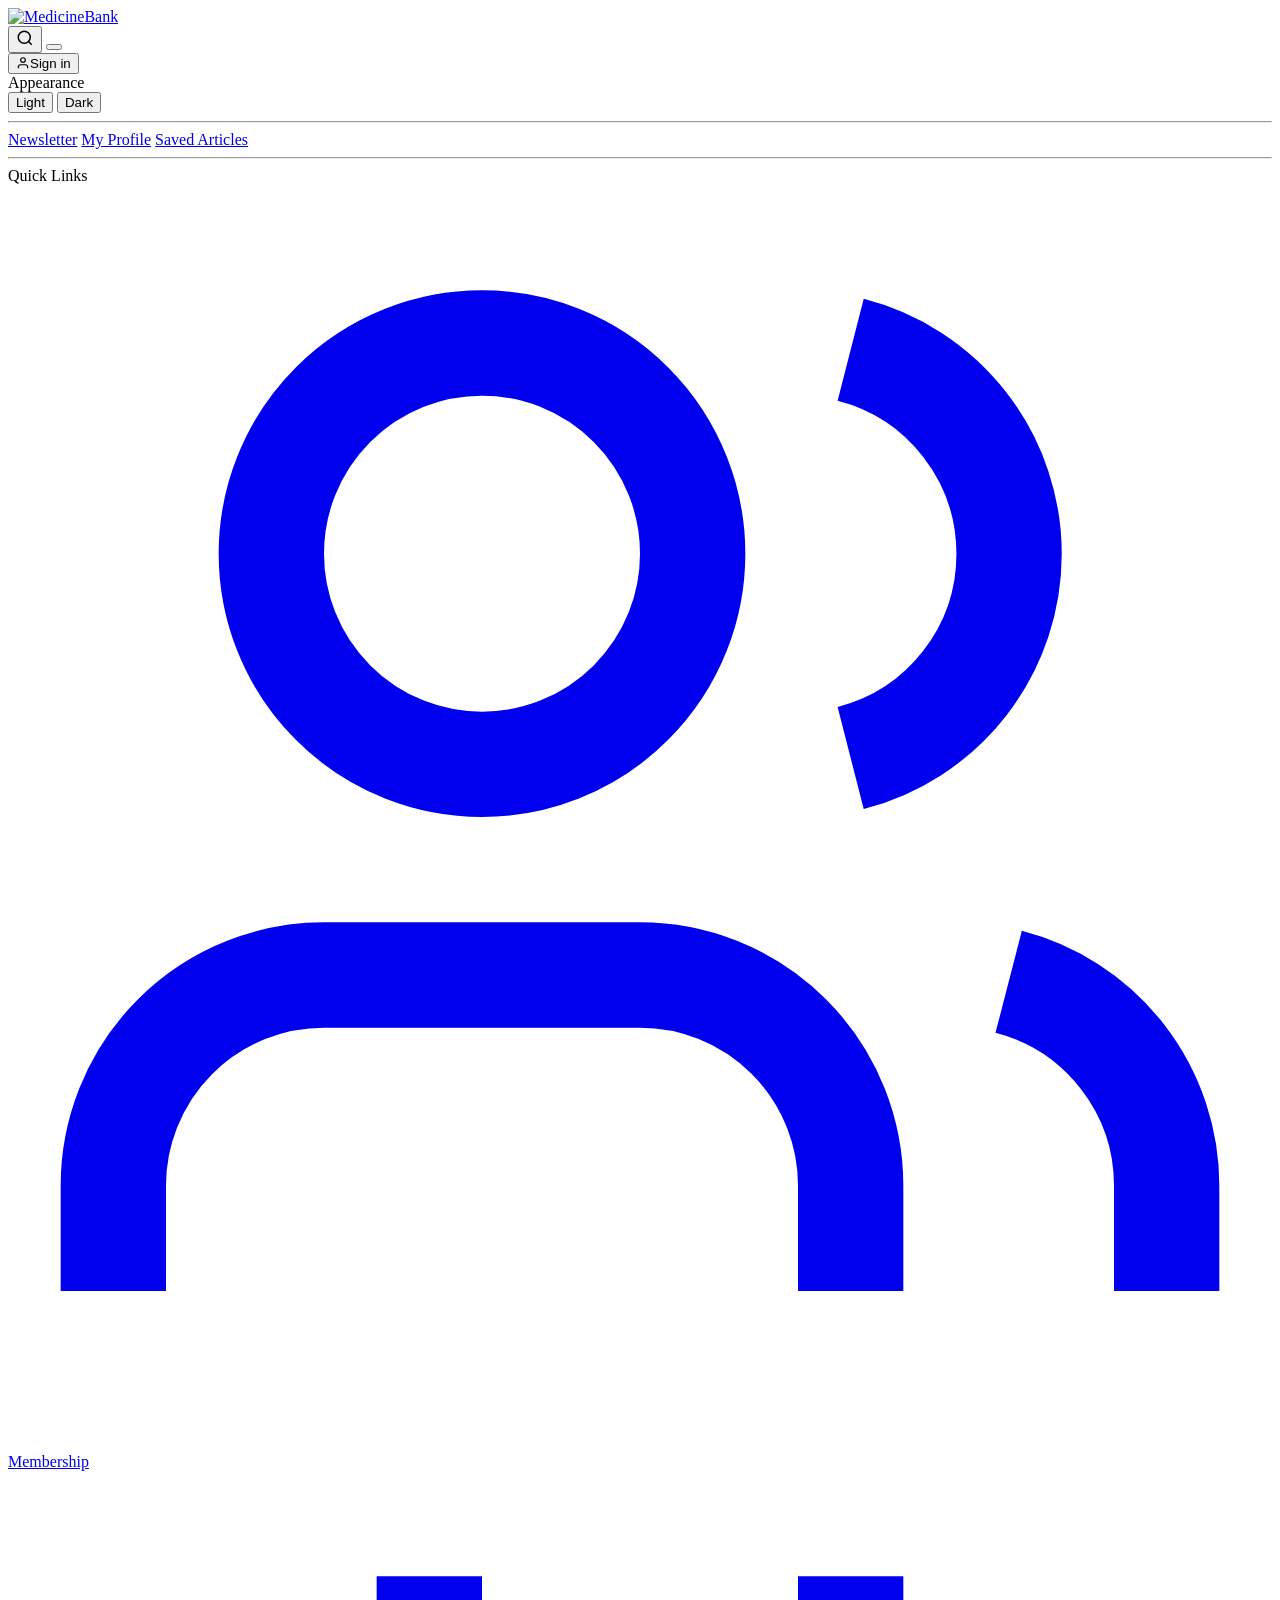
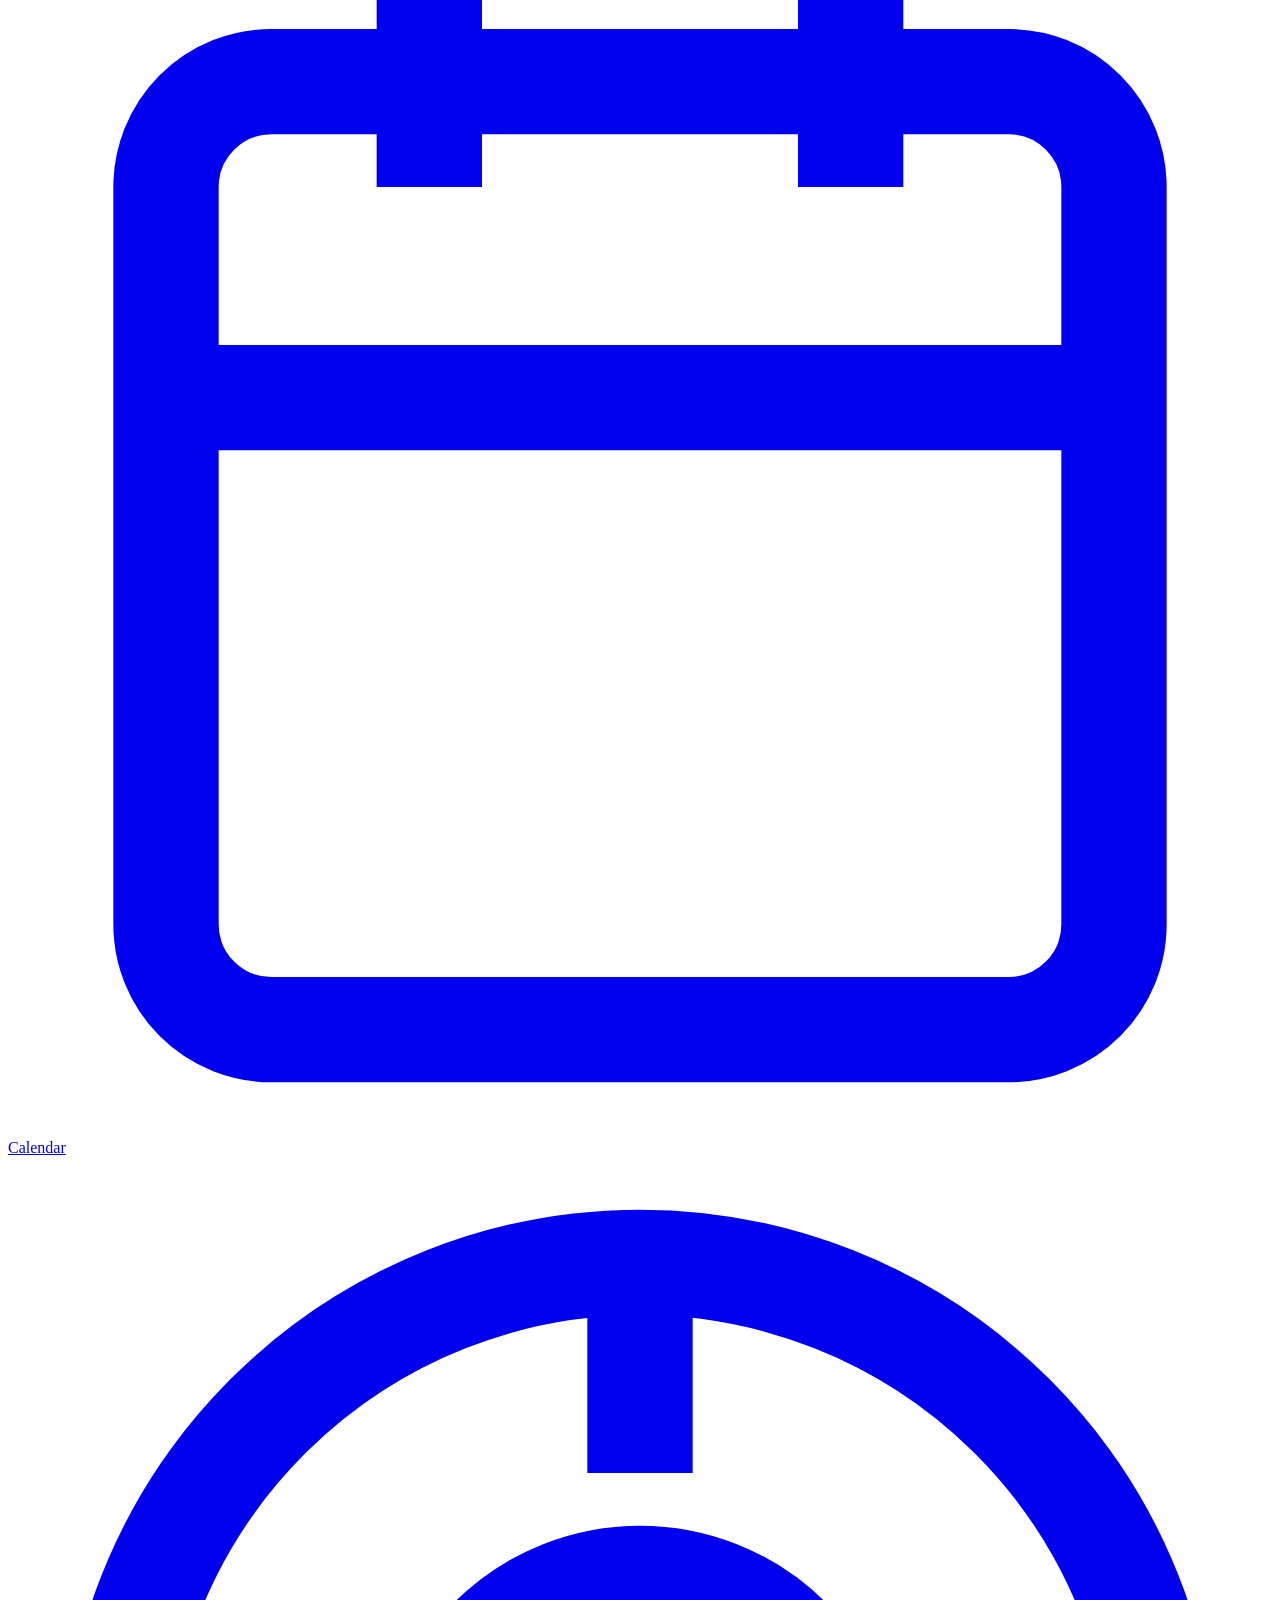
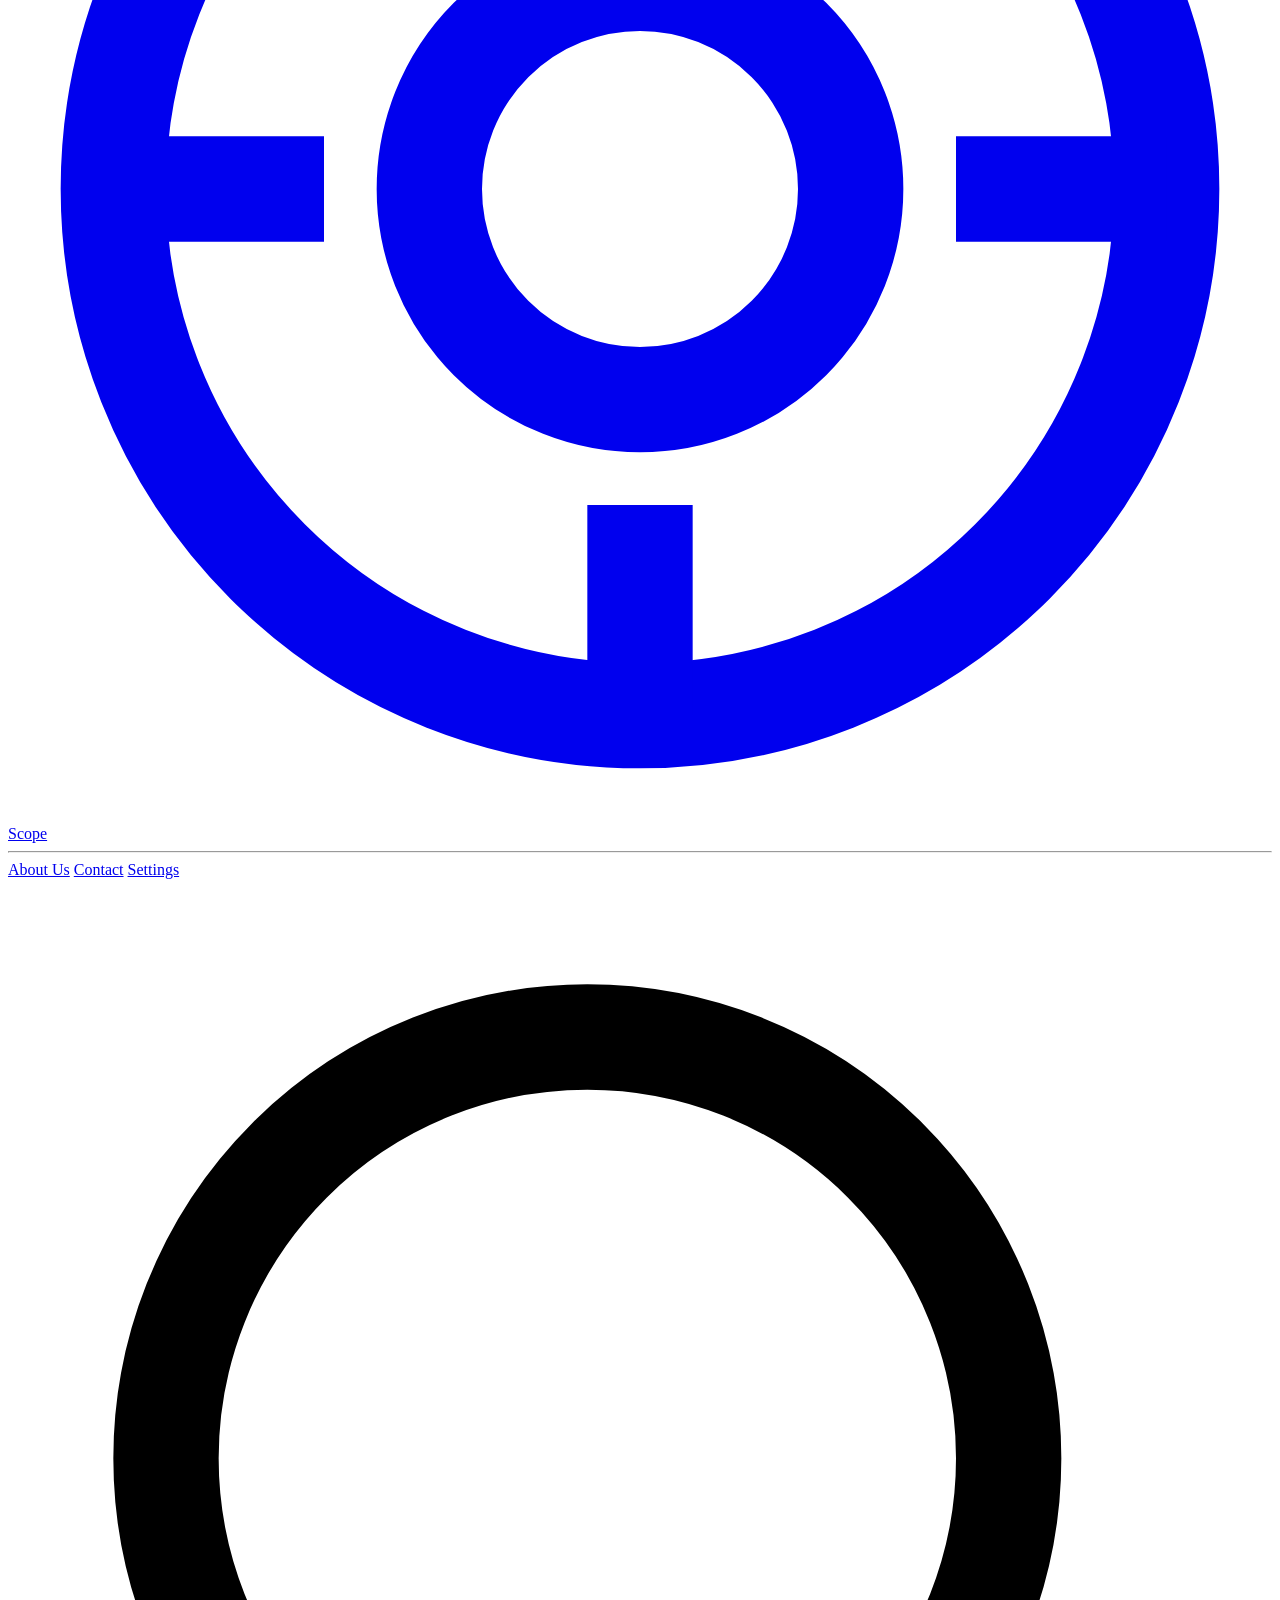
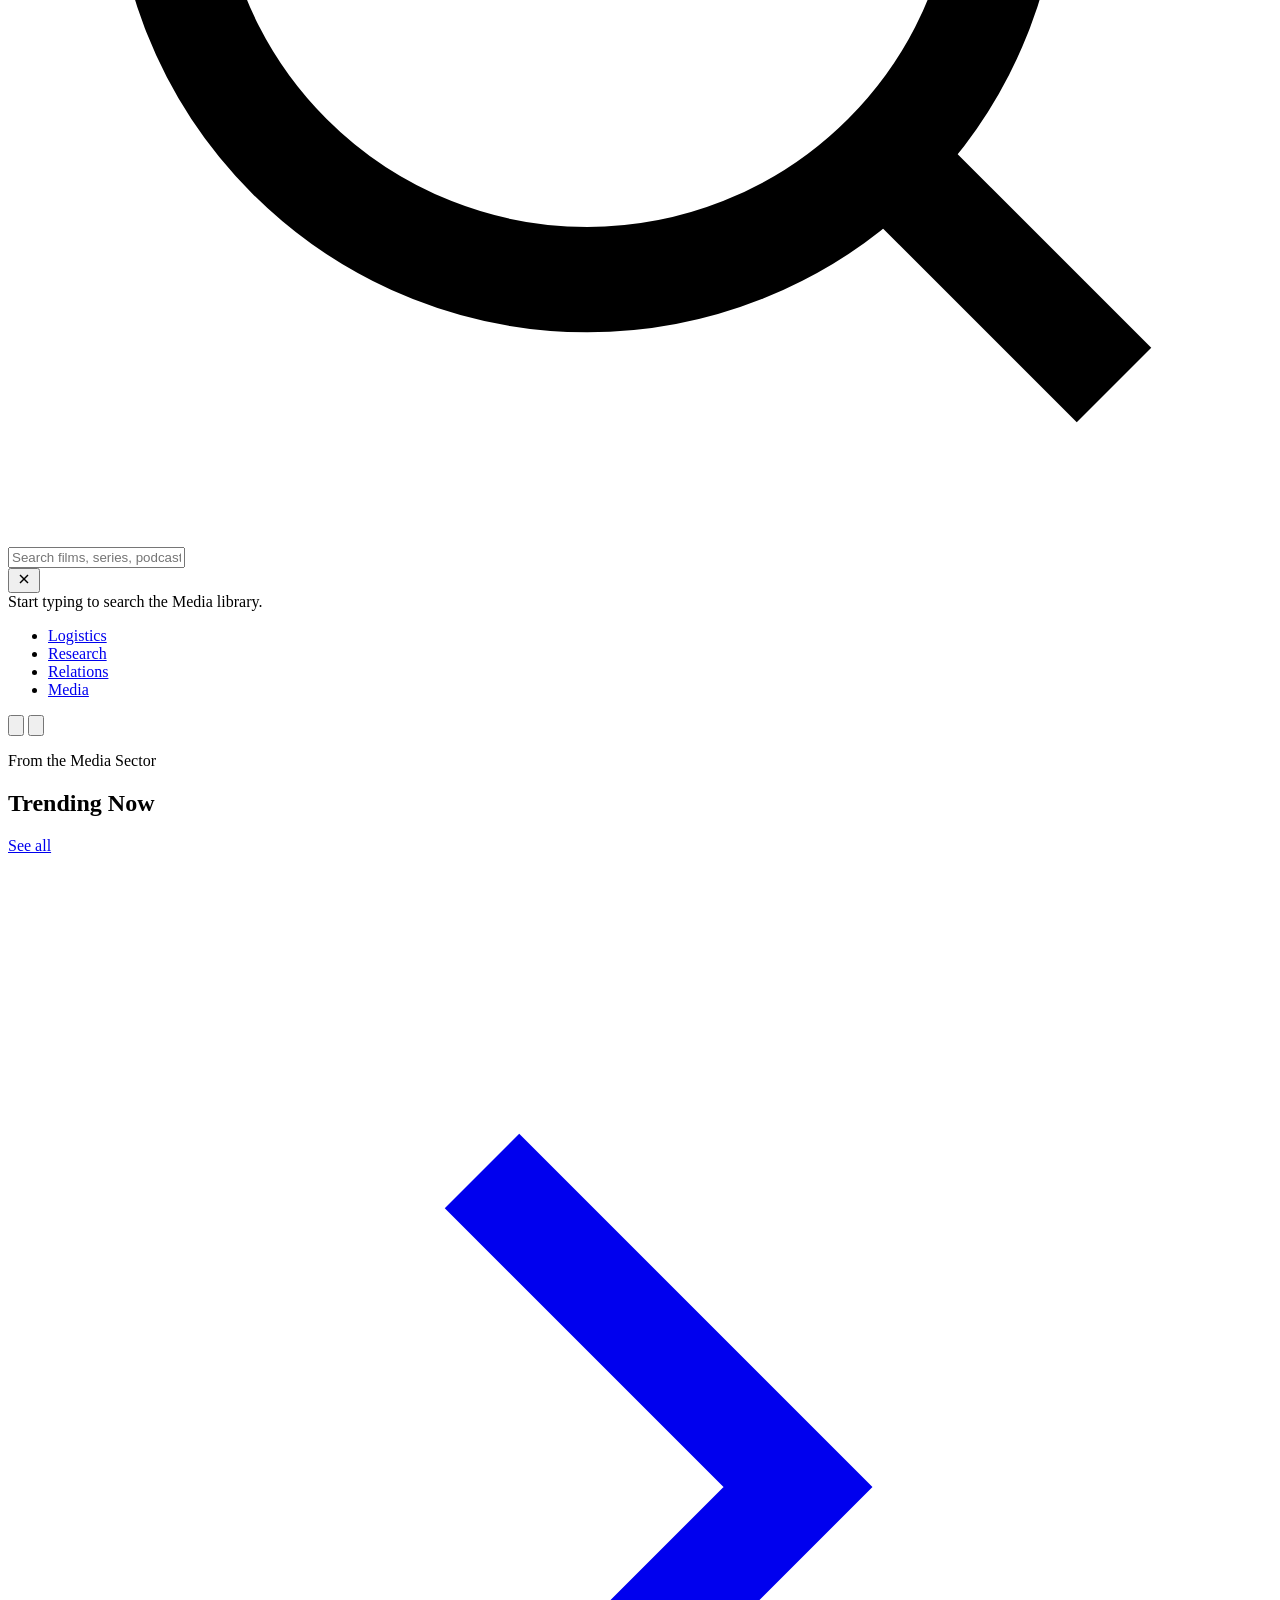
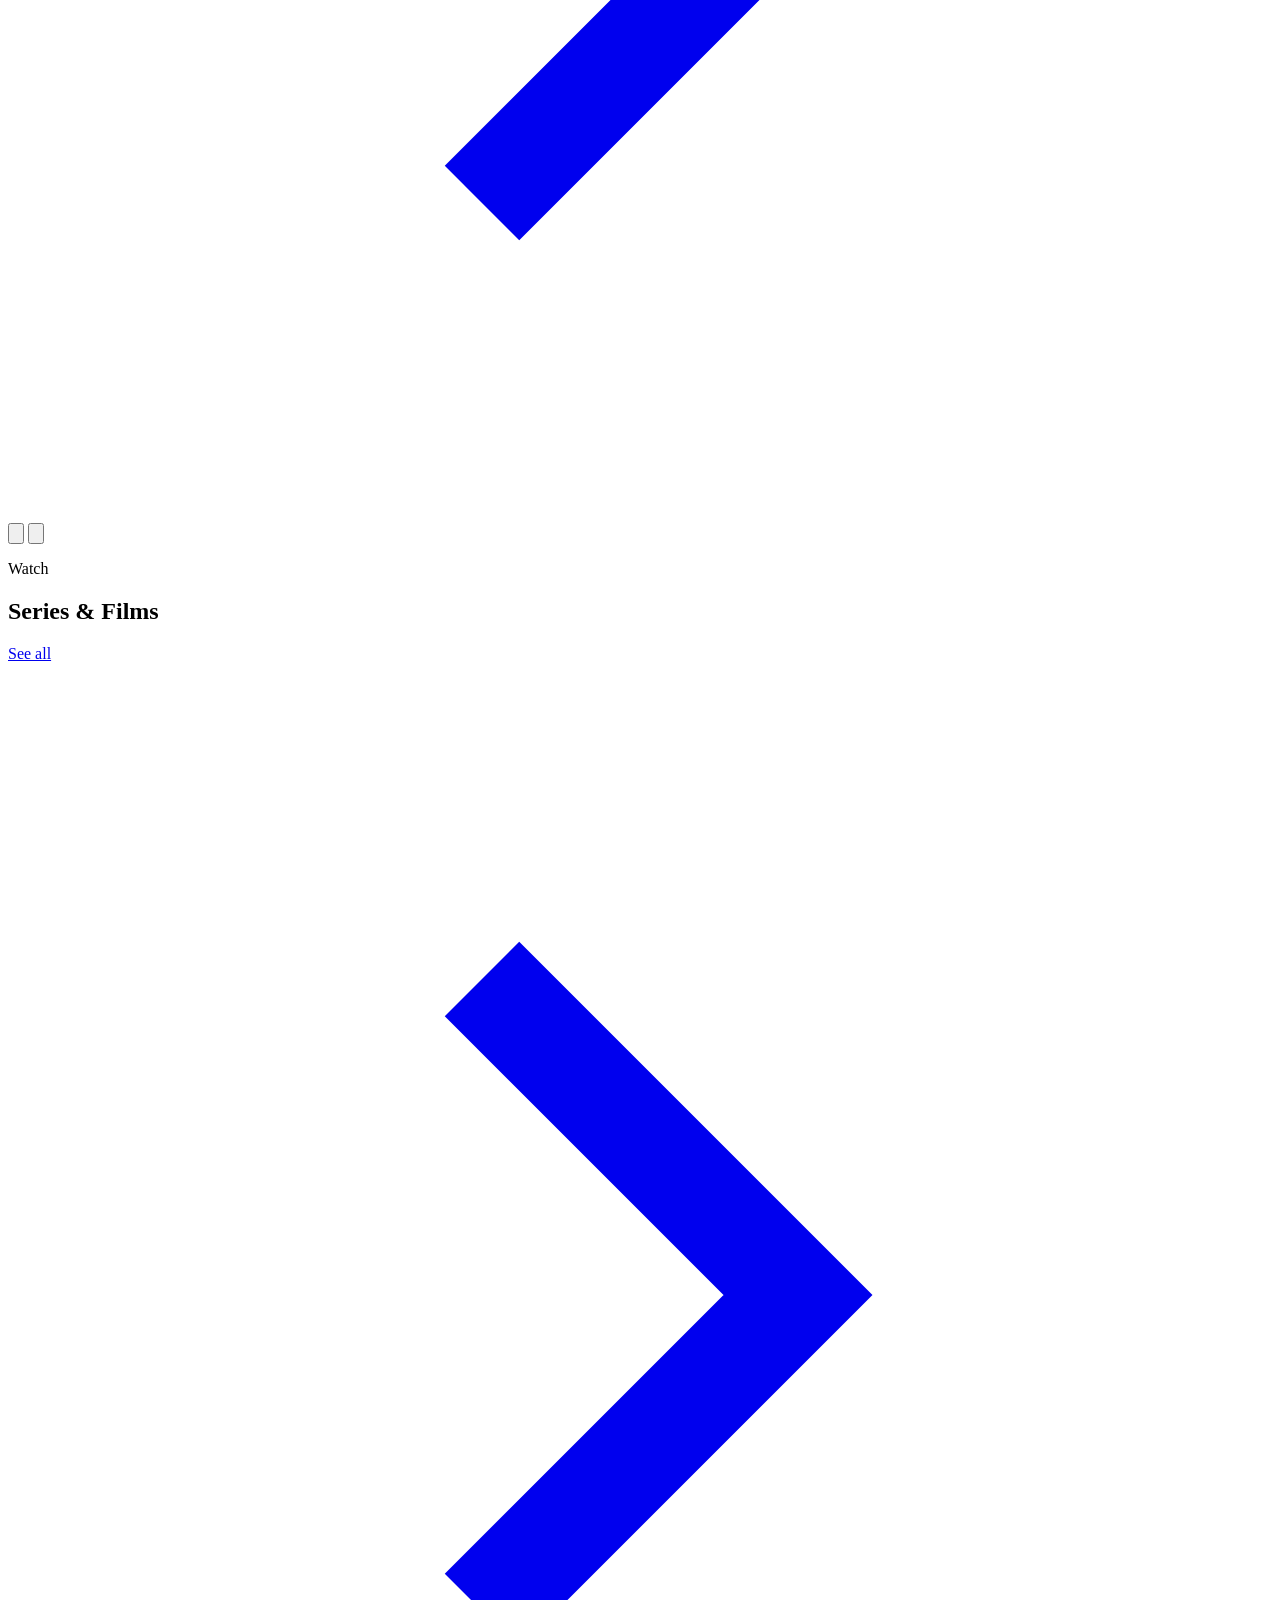
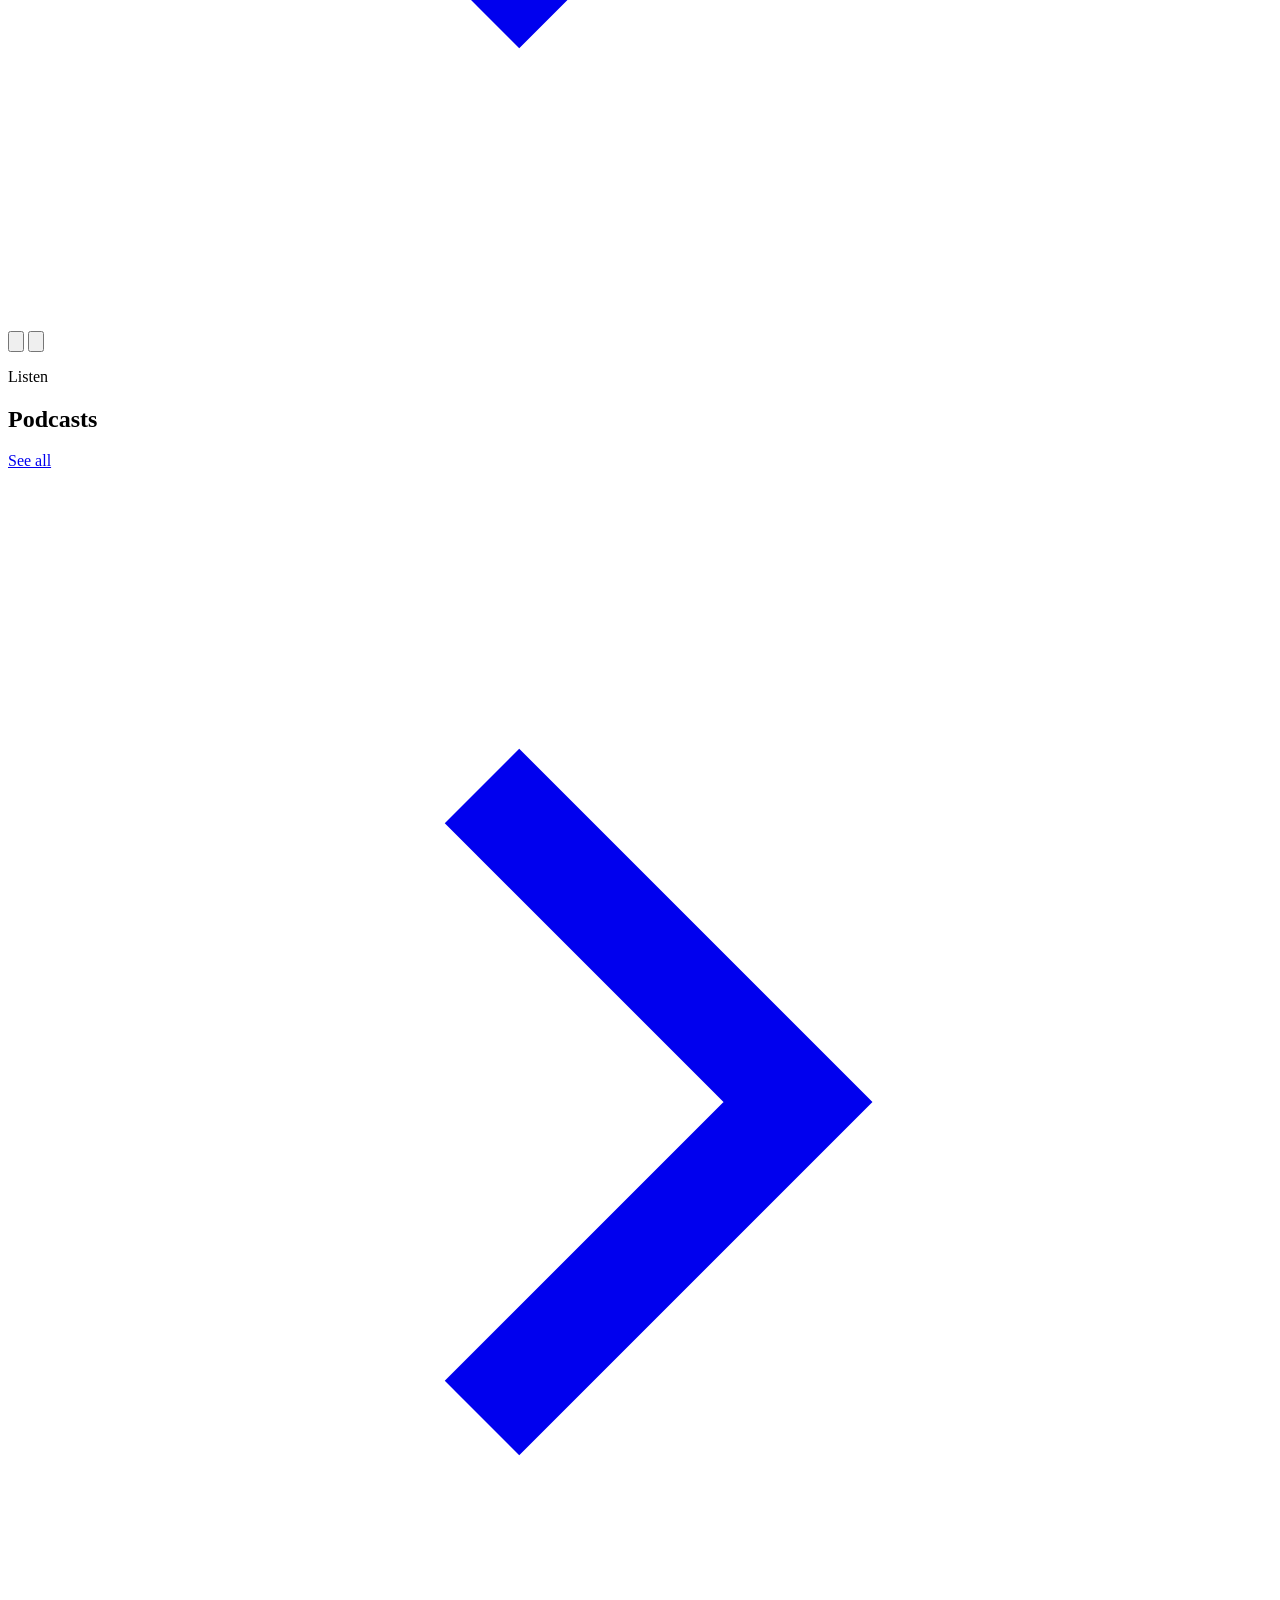
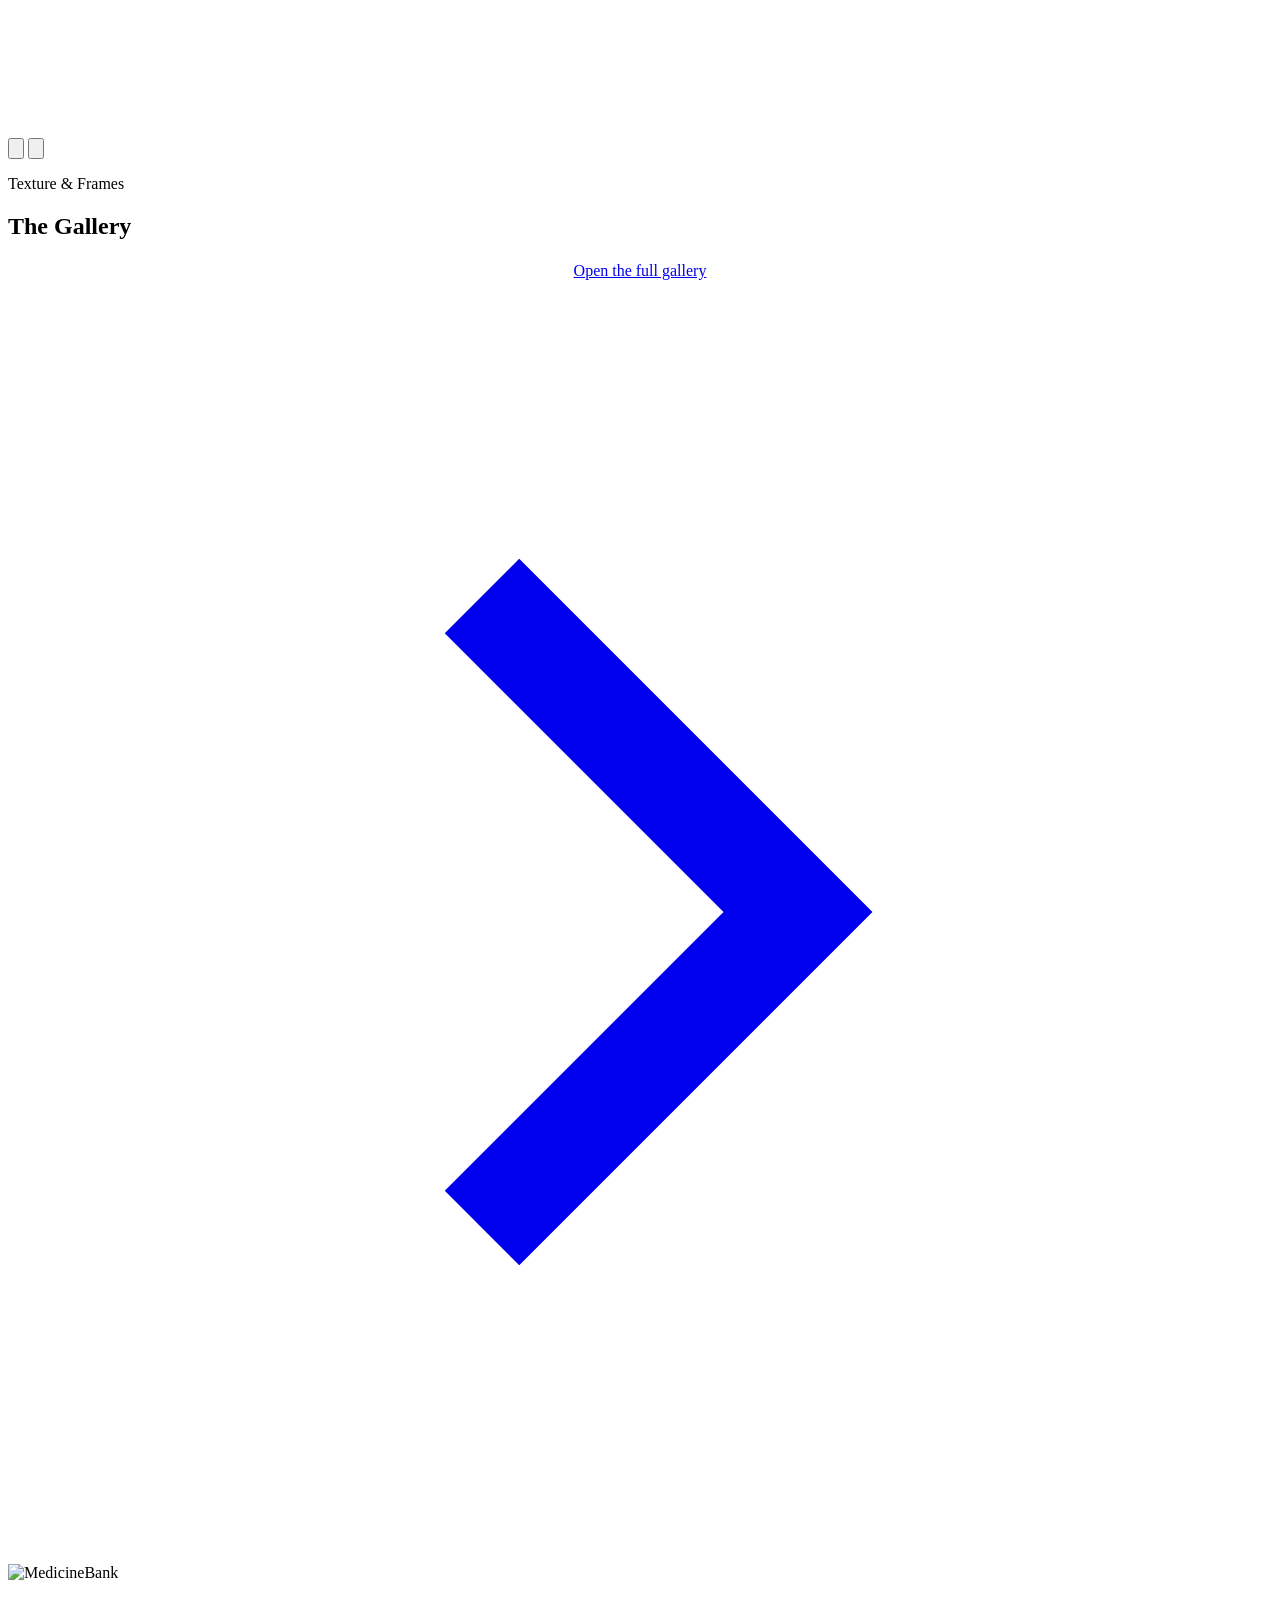
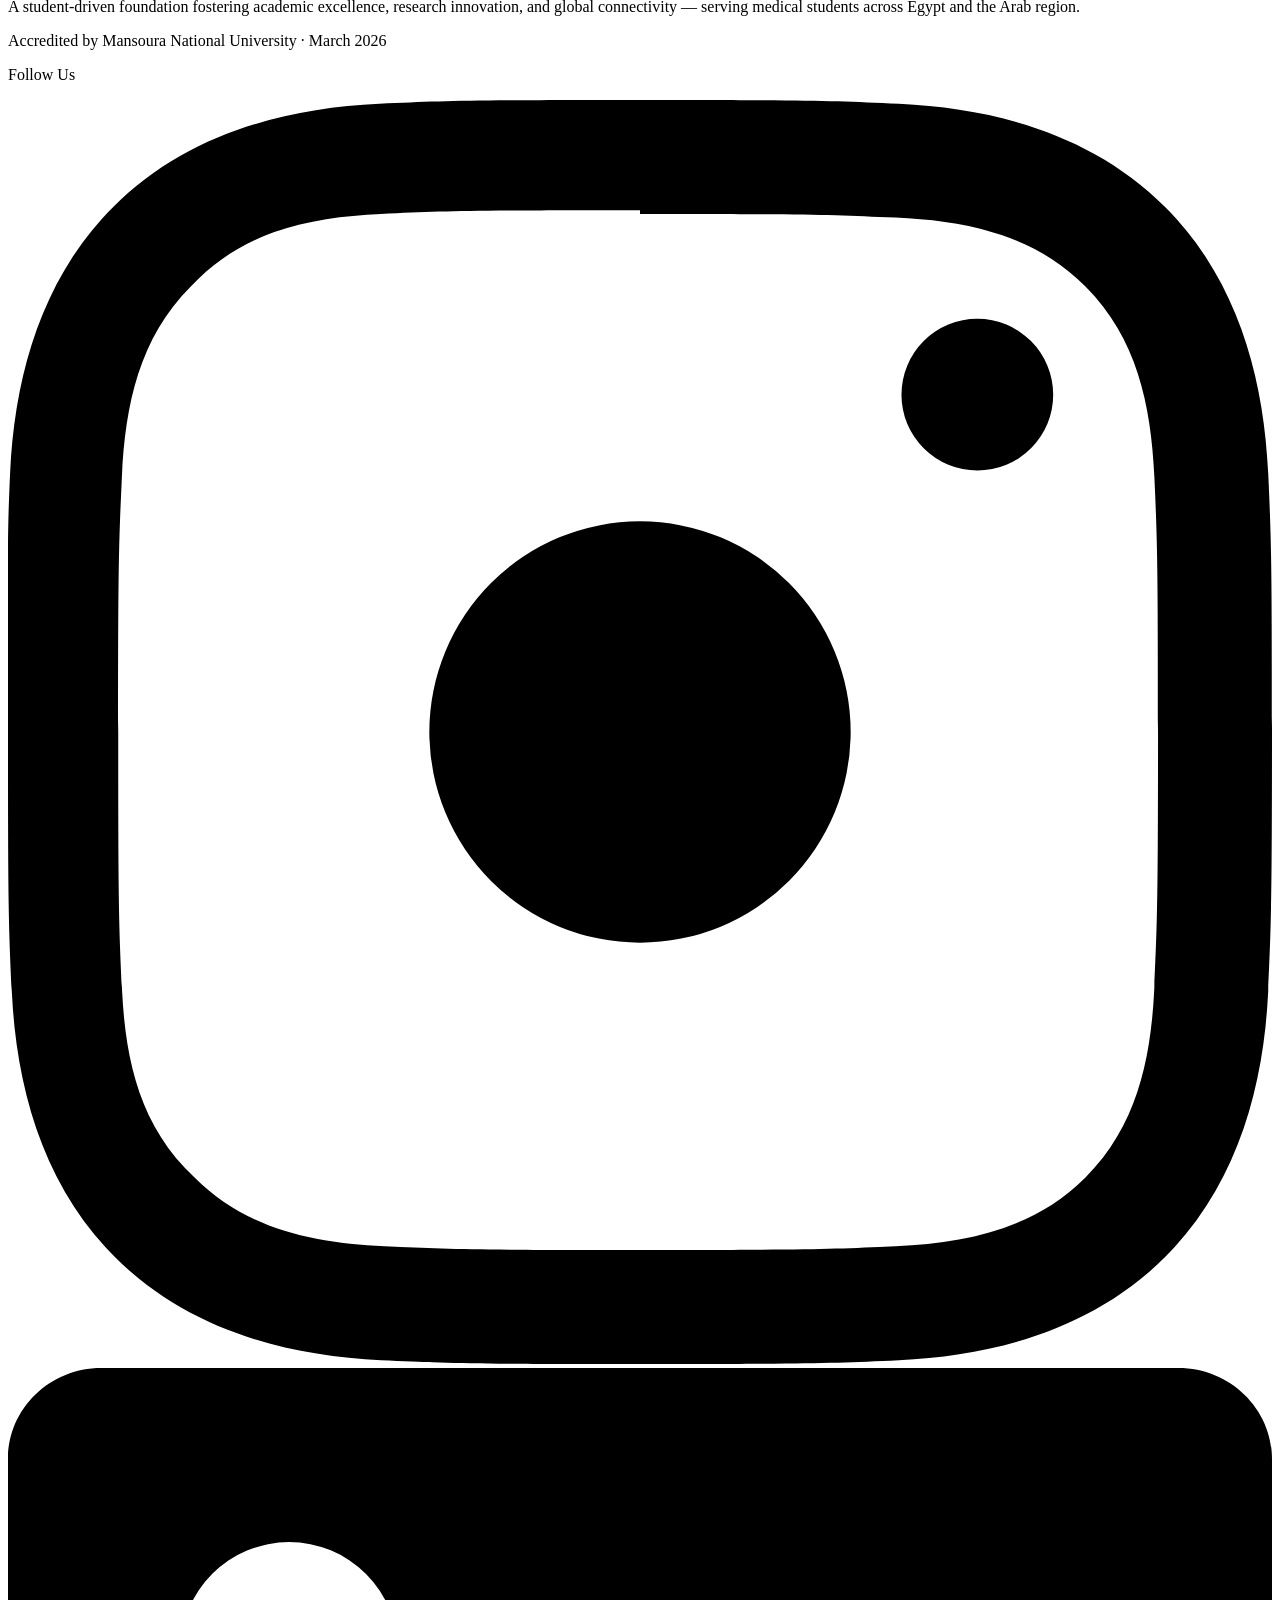
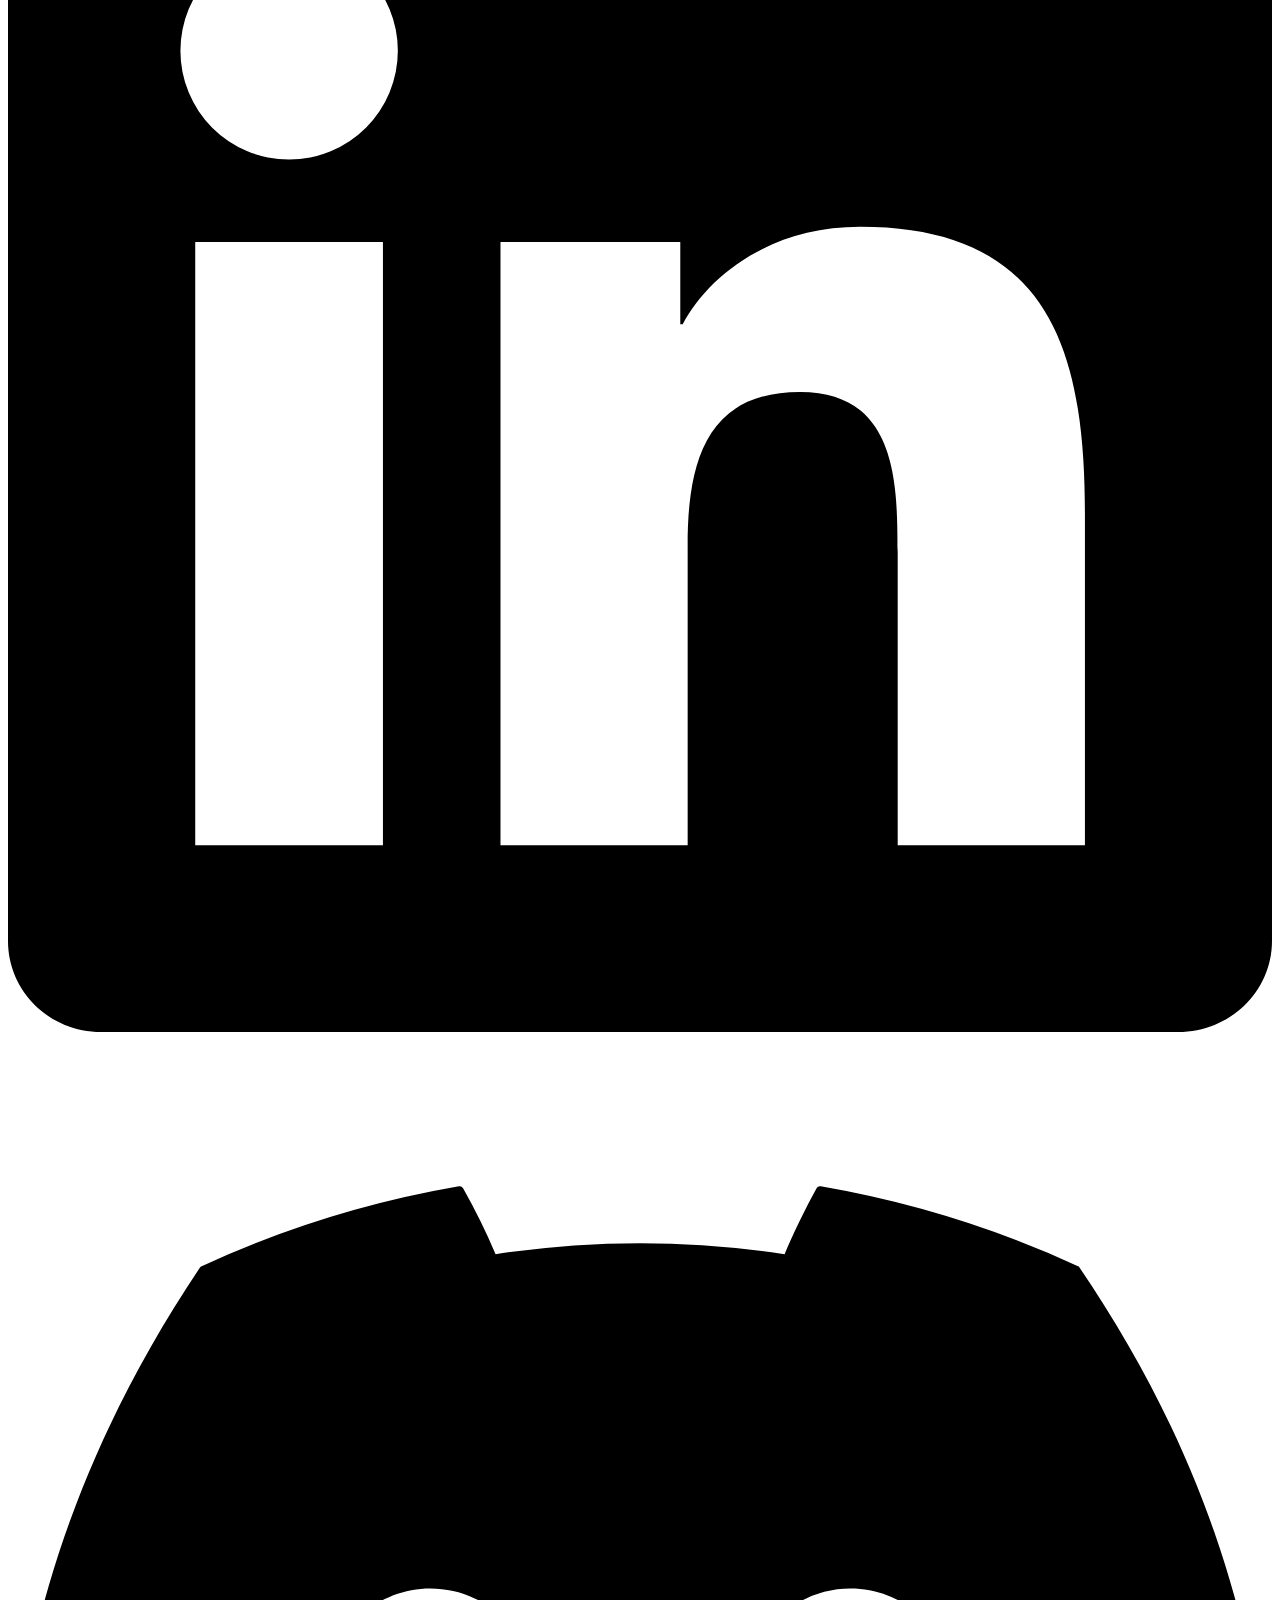
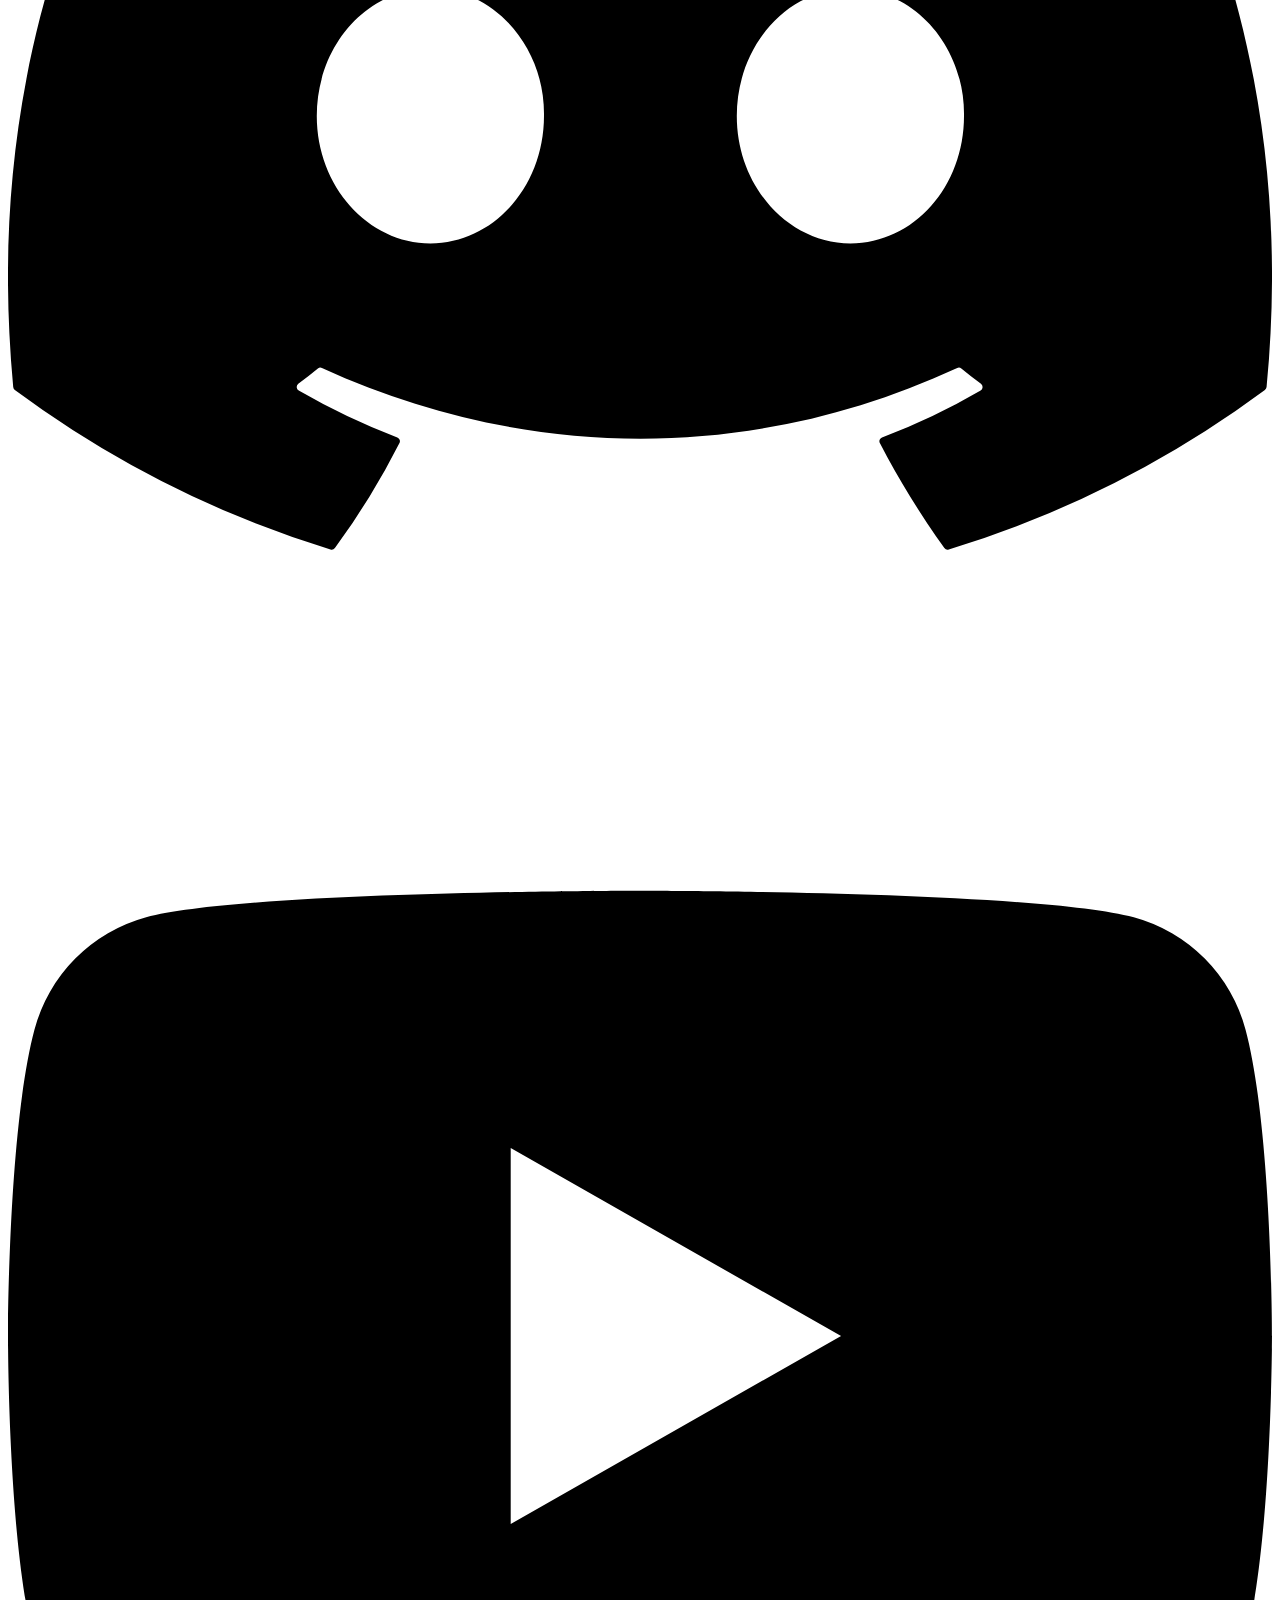
==== index.html @ e7a530cc "Create index.html for MedicineBank Initiative Initial creation of the index.html file for the Medici" ====
<!DOCTYPE html>
<html lang="en">
<head>
  <meta charset="UTF-8" />
  <meta name="viewport" content="width=device-width, initial-scale=1, viewport-fit=cover" />
  <title>Media · MedicineBank Initiative</title>
  <meta name="description" content="The Media sector of MedicineBank — films, series, podcasts and galleries for medical students across Egypt and the Arab region." />
  <link rel="preconnect" href="https://fonts.googleapis.com" />
  <link rel="preconnect" href="https://fonts.gstatic.com" crossorigin />
  <link href="https://fonts.googleapis.com/css2?family=Inter:wght@300;400;600;700;900&family=Merriweather:wght@300;700&display=swap" rel="stylesheet" />
  <link rel="stylesheet" href="css/style.css" />
  <script>
    (function () {
      var saved = localStorage.getItem('mb_theme');
      document.body && document.body.classList.add(saved === 'theme-dark' ? 'theme-dark' : 'theme-light');
      document.documentElement.classList.add(saved === 'theme-dark' ? 'theme-dark' : 'theme-light');
    })();
  </script>
</head>
<body class="theme-light">
  <div class="bloom-bg" id="bloomBg"></div>

  <header class="site-header">
    <a href="/" class="logo">
      <img src="assets/IMG_8013.png" alt="MedicineBank" />
    </a>

    <div class="header-right">
      <button class="search-btn" id="searchBtn" type="button" aria-label="Search" aria-expanded="false">
        <svg width="18" height="18" viewBox="0 0 24 24" fill="none" stroke="currentColor" stroke-width="2"><circle cx="11" cy="11" r="8"/><line x1="21" y1="21" x2="16.65" y2="16.65"/></svg>
      </button>
      <button class="burger-btn" id="burgerBtn" type="button" aria-label="Menu" aria-expanded="false">
        <span></span><span></span><span></span>
      </button>
    </div>
  </header>

  <nav class="burger-menu" id="burgerMenu" aria-label="Main menu">
    <div class="menu-account">
      <button class="menu-account-signed-out" id="acctSignedOut" type="button" onclick="window.location.href='https://mansnu.medicinebank.org/login.html'" style="display: inline-flex;">
        <svg width="14" height="14" viewBox="0 0 24 24" fill="none" stroke="currentColor" stroke-width="2"><path d="M20 21v-2a4 4 0 0 0-4-4H8a4 4 0 0 0-4 4v2"/><circle cx="12" cy="7" r="4"/></svg>
        Sign in
      </button>
    </div>

    <div class="menu-section-label">Appearance</div>
    <div class="theme-toggle-row">
      <button class="theme-pill active" data-theme="theme-light" type="button">Light</button>
      <button class="theme-pill" data-theme="theme-dark" type="button">Dark</button>
    </div>
    <hr />

    <a href="https://mansnu.medicinebank.org/#newsletter" class="nav-link">Newsletter</a>
    <a href="https://mansnu.medicinebank.org/profile.html">My Profile</a>
    <a href="https://mansnu.medicinebank.org/saved.html">Saved Articles</a>
    <hr />

    <div class="menu-section-label">Quick Links</div>
    <a class="menu-quicklink" href="https://mansnu.medicinebank.org/membership.html">
      <svg viewBox="0 0 24 24" fill="none" stroke="currentColor" stroke-width="2"><path d="M16 21v-2a4 4 0 0 0-4-4H6a4 4 0 0 0-4 4v2"/><circle cx="9" cy="7" r="4"/><path d="M22 21v-2a4 4 0 0 0-3-3.87"/><path d="M16 3.13a4 4 0 0 1 0 7.75"/></svg>
      Membership
    </a>
    <a class="menu-quicklink" href="https://mansnu.medicinebank.org/calendar.html">
      <svg viewBox="0 0 24 24" fill="none" stroke="currentColor" stroke-width="2"><rect x="3" y="4" width="18" height="18" rx="2"/><path d="M16 2v4M8 2v4M3 10h18"/></svg>
      Calendar
    </a>
    <a class="menu-quicklink" href="https://mansnu.medicinebank.org/scope.html">
      <svg viewBox="0 0 24 24" fill="none" stroke="currentColor" stroke-width="2"><circle cx="12" cy="12" r="10"/><circle cx="12" cy="12" r="4"/><path d="M12 2v4M12 18v4M2 12h4M18 12h4"/></svg>
      Scope
    </a>
    <hr />

    <a href="https://mansnu.medicinebank.org/about.html">About Us</a>
    <a href="mailto:eyadd@icloud.com">Contact</a>
    <a href="https://mansnu.medicinebank.org/settings.html">Settings</a>
  </nav>

  <div class="search-overlay" id="searchOverlay">
    <div class="search-top">
      <div class="search-input-wrap">
        <svg viewBox="0 0 24 24" fill="none" stroke="currentColor" stroke-width="2"><circle cx="11" cy="11" r="8"/><line x1="21" y1="21" x2="16.65" y2="16.65"/></svg>
        <input type="text" id="searchInput" placeholder="Search films, series, podcasts & galleries…" autocomplete="off" />
      </div>
      <button class="search-close-btn" id="searchCloseBtn" type="button" aria-label="Close search">
        <svg width="16" height="16" viewBox="0 0 24 24" fill="none" stroke="currentColor" stroke-width="2"><line x1="18" y1="6" x2="6" y2="18"/><line x1="6" y1="6" x2="18" y2="18"/></svg>
      </button>
    </div>
    <div class="search-results" id="searchResults">
      <div class="search-empty">Start typing to search the Media library.</div>
    </div>
  </div>

  <nav class="secondary-nav" id="secondary-nav" aria-label="Sectors">
    <ul>
      <li><a class="sector-tab log" href="https://logistics.medicinebank.org">Logistics</a></li>
      <li><a class="sector-tab res" href="https://research.medicinebank.org">Research</a></li>
      <li><a class="sector-tab rel" href="https://relations.medicinebank.org">Relations</a></li>
      <li><a class="sector-tab med" href="https://media.medicinebank.org" aria-current="page">Media</a></li>
    </ul>
  </nav>

  <main id="main">
    <section class="hero-carousel" id="heroCarousel" aria-label="Featured" style="padding:0">
      <button class="hero-nav prev" type="button" aria-label="Previous slide"><svg viewBox="0 0 24 24" fill="none" stroke="currentColor" stroke-width="2"><polyline points="15 18 9 12 15 6"/></svg></button>
      <button class="hero-nav next" type="button" aria-label="Next slide"><svg viewBox="0 0 24 24" fill="none" stroke="currentColor" stroke-width="2"><polyline points="9 18 15 12 9 6"/></svg></button>
      <div class="hero-dots" role="tablist" aria-label="Featured slides"></div>
    </section>

    <section class="media-row" aria-label="Trending now" style="padding-left:0;padding-right:0">
      <div class="row-head">
        <div>
          <p class="label-tag">From the Media Sector</p>
          <h2 class="row-title">Trending Now</h2>
        </div>
        <a class="row-more" href="gallery.html">See all<svg viewBox="0 0 24 24" fill="none" stroke="currentColor" stroke-width="2"><polyline points="9 18 15 12 9 6"/></svg></a>
      </div>
      <div class="row-wrap">
        <div class="row-scroller" data-row="trending"></div>
        <button class="row-btn prev" type="button" aria-label="Scroll left"><svg viewBox="0 0 24 24" fill="none" stroke="currentColor" stroke-width="2"><polyline points="15 18 9 12 15 6"/></svg></button>
        <button class="row-btn next" type="button" aria-label="Scroll right"><svg viewBox="0 0 24 24" fill="none" stroke="currentColor" stroke-width="2"><polyline points="9 18 15 12 9 6"/></svg></button>
      </div>
    </section>

    <section class="media-row" aria-label="Series and films" style="padding-left:0;padding-right:0">
      <div class="row-head">
        <div>
          <p class="label-tag">Watch</p>
          <h2 class="row-title">Series &amp; Films</h2>
        </div>
        <a class="row-more" href="gallery.html">See all<svg viewBox="0 0 24 24" fill="none" stroke="currentColor" stroke-width="2"><polyline points="9 18 15 12 9 6"/></svg></a>
      </div>
      <div class="row-wrap">
        <div class="row-scroller" data-row="series"></div>
        <button class="row-btn prev" type="button" aria-label="Scroll left"><svg viewBox="0 0 24 24" fill="none" stroke="currentColor" stroke-width="2"><polyline points="15 18 9 12 15 6"/></svg></button>
        <button class="row-btn next" type="button" aria-label="Scroll right"><svg viewBox="0 0 24 24" fill="none" stroke="currentColor" stroke-width="2"><polyline points="9 18 15 12 9 6"/></svg></button>
      </div>
    </section>

    <section class="media-row" aria-label="Podcasts" style="padding-left:0;padding-right:0">
      <div class="row-head">
        <div>
          <p class="label-tag">Listen</p>
          <h2 class="row-title">Podcasts</h2>
        </div>
        <a class="row-more" href="gallery.html">See all<svg viewBox="0 0 24 24" fill="none" stroke="currentColor" stroke-width="2"><polyline points="9 18 15 12 9 6"/></svg></a>
      </div>
      <div class="row-wrap">
        <div class="row-scroller" data-row="podcasts"></div>
        <button class="row-btn prev" type="button" aria-label="Scroll left"><svg viewBox="0 0 24 24" fill="none" stroke="currentColor" stroke-width="2"><polyline points="15 18 9 12 15 6"/></svg></button>
        <button class="row-btn next" type="button" aria-label="Scroll right"><svg viewBox="0 0 24 24" fill="none" stroke="currentColor" stroke-width="2"><polyline points="9 18 15 12 9 6"/></svg></button>
      </div>
    </section>

    <section aria-label="Gallery" id="gallery">
      <div class="inner">
        <div class="section-header fade-up">
          <p class="label-tag">Texture &amp; Frames</p>
          <h2 class="section-title">The Gallery</h2>
        </div>
        <div class="gallery-grid" id="homeGallery"></div>
        <p style="margin-top:22px;text-align:center"><a class="row-more" href="gallery.html">Open the full gallery<svg viewBox="0 0 24 24" fill="none" stroke="currentColor" stroke-width="2"><polyline points="9 18 15 12 9 6"/></svg></a></p>
      </div>
    </section>
  </main>

  <footer id="contact">
    <div class="footer-inner">
      <div>
        <div class="footer-logo">
          <img src="assets/IMG_8013.png" alt="MedicineBank" />
        </div>
        <p class="footer-desc">A student-driven foundation fostering academic excellence, research innovation, and global connectivity — serving medical students across Egypt and the Arab region.</p>
        <p class="footer-accred">Accredited by Mansoura National University · March 2026</p>
      </div>
      <div>
        <p class="footer-col-title">Follow Us</p>
        <div class="social-icons">
          <a href="https://www.instagram.com/medicinebank.in?igsh=MXUzdmx6YXM3cW1xeQ==" target="_blank" class="social-icon" aria-label="Instagram">
            <svg viewBox="0 0 24 24"><path d="M12 2.163c3.204 0 3.584.012 4.85.07 1.366.062 2.633.332 3.608 1.308.975.975 1.245 2.242 1.308 3.608.058 1.266.07 1.646.07 4.85s-.012 3.584-.07 4.85c-.062 1.366-.332 2.633-1.308 3.608-.975.975-2.242 1.245-3.608 1.308-1.266.058-1.646.07-4.85.07s-3.584-.012-4.85-.07c-1.366-.062-2.633-.332-3.608-1.308C2.495 19.483 2.225 18.216 2.163 16.85 2.105 15.584 2.093 15.204 2.093 12s.012-3.584.07-4.85c.062-1.366.332-2.633 1.308-3.608C4.446 2.495 5.713 2.225 7.079 2.163 8.345 2.105 8.725 2.093 12 2.093zm0-2.163C8.741 0 8.332.013 7.052.072 5.197.157 3.355.673 1.998 2.03.641 3.387.125 5.229.04 7.084-.019 8.364 0 8.773 0 12c0 3.227.013 3.636.072 4.916.085 1.855.601 3.697 1.958 5.054 1.357 1.357 3.199 1.873 5.054 1.958C8.364 23.987 8.773 24 12 24c3.227 0 3.636-.013 4.916-.072 1.855-.085 3.697-.601 5.054-1.958 1.357-1.357 1.873-3.199 1.958-5.054.059-1.28.072-1.689.072-4.916 0-3.227-.013-3.636-.072-4.916-.085-1.855-.601-3.697-1.958-5.054C20.613.673 18.771.157 16.916.072 15.636.013 15.227 0 12 0zm0 5.838a6.162 6.162 0 1 0 0 12.324 6.162 6.162 0 0 1 0-12.324zM12 16a4 4 0 1 1 0-8 4 4 0 0 1 0 8zm6.406-11.845a1.44 1.44 0 1 0 0 2.881 1.44 1.44 0 0 0 0-2.881z"/></svg>
          </a>
          <a href="https://www.linkedin.com/company/medicinebank/" target="_blank" class="social-icon" aria-label="LinkedIn">
            <svg viewBox="0 0 24 24"><path d="M20.447 20.452h-3.554v-5.569c0-1.328-.027-3.037-1.852-3.037-1.853 0-2.136 1.445-2.136 2.939v5.667H9.351V9h3.414v1.561h.046c.477-.9 1.637-1.85 3.37-1.85 3.601 0 4.267 2.37 4.267 5.455v6.286zM5.337 7.433a2.062 2.062 0 0 1-2.063-2.065 2.064 2.064 0 1 1 2.063 2.065zm1.782 13.019H3.555V9h3.564v11.452zM22.225 0H1.771C.792 0 0 .774 0 1.729v20.542C0 23.227.792 24 1.771 24h20.451C23.2 24 24 23.227 24 22.271V1.729C24 .774 23.2 0 22.222 0h.003z"/></svg>
          </a>
          <a href="https://discord.gg/jsY3mGPKC4" target="_blank" class="social-icon" aria-label="Discord">
            <svg viewBox="0 0 24 24"><path d="M20.317 4.37a19.791 19.791 0 0 0-4.885-1.515.074.074 0 0 0-.079.037c-.21.375-.444.864-.608 1.25a18.27 18.27 0 0 0-5.487 0 12.64 12.64 0 0 0-.617-1.25.077.077 0 0 0-.079-.037A19.736 19.736 0 0 0 3.677 4.37a.07.07 0 0 0-.032.027C.533 9.046-.32 13.58.099 18.057a.082.082 0 0 0 .031.057 19.9 19.9 0 0 0 5.993 3.03.078.078 0 0 0 .084-.028 14.09 14.09 0 0 0 1.226-1.994.076.076 0 0 0-.041-.106 13.107 13.107 0 0 1-1.872-.892.077.077 0 0 1-.008-.128 10.2 10.2 0 0 0 .372-.292.074.074 0 0 1 .077-.01c3.928 1.793 8.18 1.793 12.062 0a.074.074 0 0 1 .078.01c.12.098.246.198.373.292a.077.077 0 0 1-.006.127 12.299 12.299 0 0 1-1.873.892.077.077 0 0 0-.041.107c.36.698.772 1.362 1.225 1.993a.076.076 0 0 0 .084.028 19.839 19.839 0 0 0 6.002-3.03.077.077 0 0 0 .032-.054c.5-5.177-.838-9.674-3.549-13.66a.061.061 0 0 0-.031-.03zM8.02 15.33c-1.183 0-2.157-1.085-2.157-2.419 0-1.333.956-2.419 2.157-2.419 1.21 0 2.176 1.096 2.157 2.42 0 1.333-.956 2.418-2.157 2.418zm7.975 0c-1.183 0-2.157-1.085-2.157-2.419 0-1.333.955-2.419 2.157-2.419 1.21 0 2.176 1.096 2.157 2.42 0 1.333-.946 2.418-2.157 2.418z"/></svg>
          </a>
          <a href="https://youtube.com/@medicinebank.initiative?si=7f8DzbPTSvQMQuYL" target="_blank" class="social-icon" aria-label="YouTube">
            <svg viewBox="0 0 24 24"><path d="M23.498 6.186a3.016 3.016 0 0 0-2.122-2.136C19.505 3.545 12 3.545 12 3.545s-7.505 0-9.377.505A3.017 3.017 0 0 0 .502 6.186C0 8.07 0 12 0 12s0 3.93.502 5.814a3.016 3.016 0 0 0 2.122 2.136c1.871.505 9.376.505 9.376.505s7.505 0 9.377-.505a3.015 3.015 0 0 0 2.122-2.136C24 15.93 24 12 24 12s0-3.93-.502-5.814zM9.545 15.568V8.432L15.818 12l-6.273 3.568z"/></svg>
          </a>
        </div>
      </div>
    </div>
    <hr class="footer-divider" />
    <div class="footer-bottom">
      <span>© 2026 MedicineBank Initiative</span>
      <span>Dakahlia, Egypt</span>
      <a href="mailto:eyadd@icloud.com">Contact Us</a>
    </div>
  </footer>

  <script src="js/data.js"></script>
  <script src="js/main.js"></script>
</body>
</html>
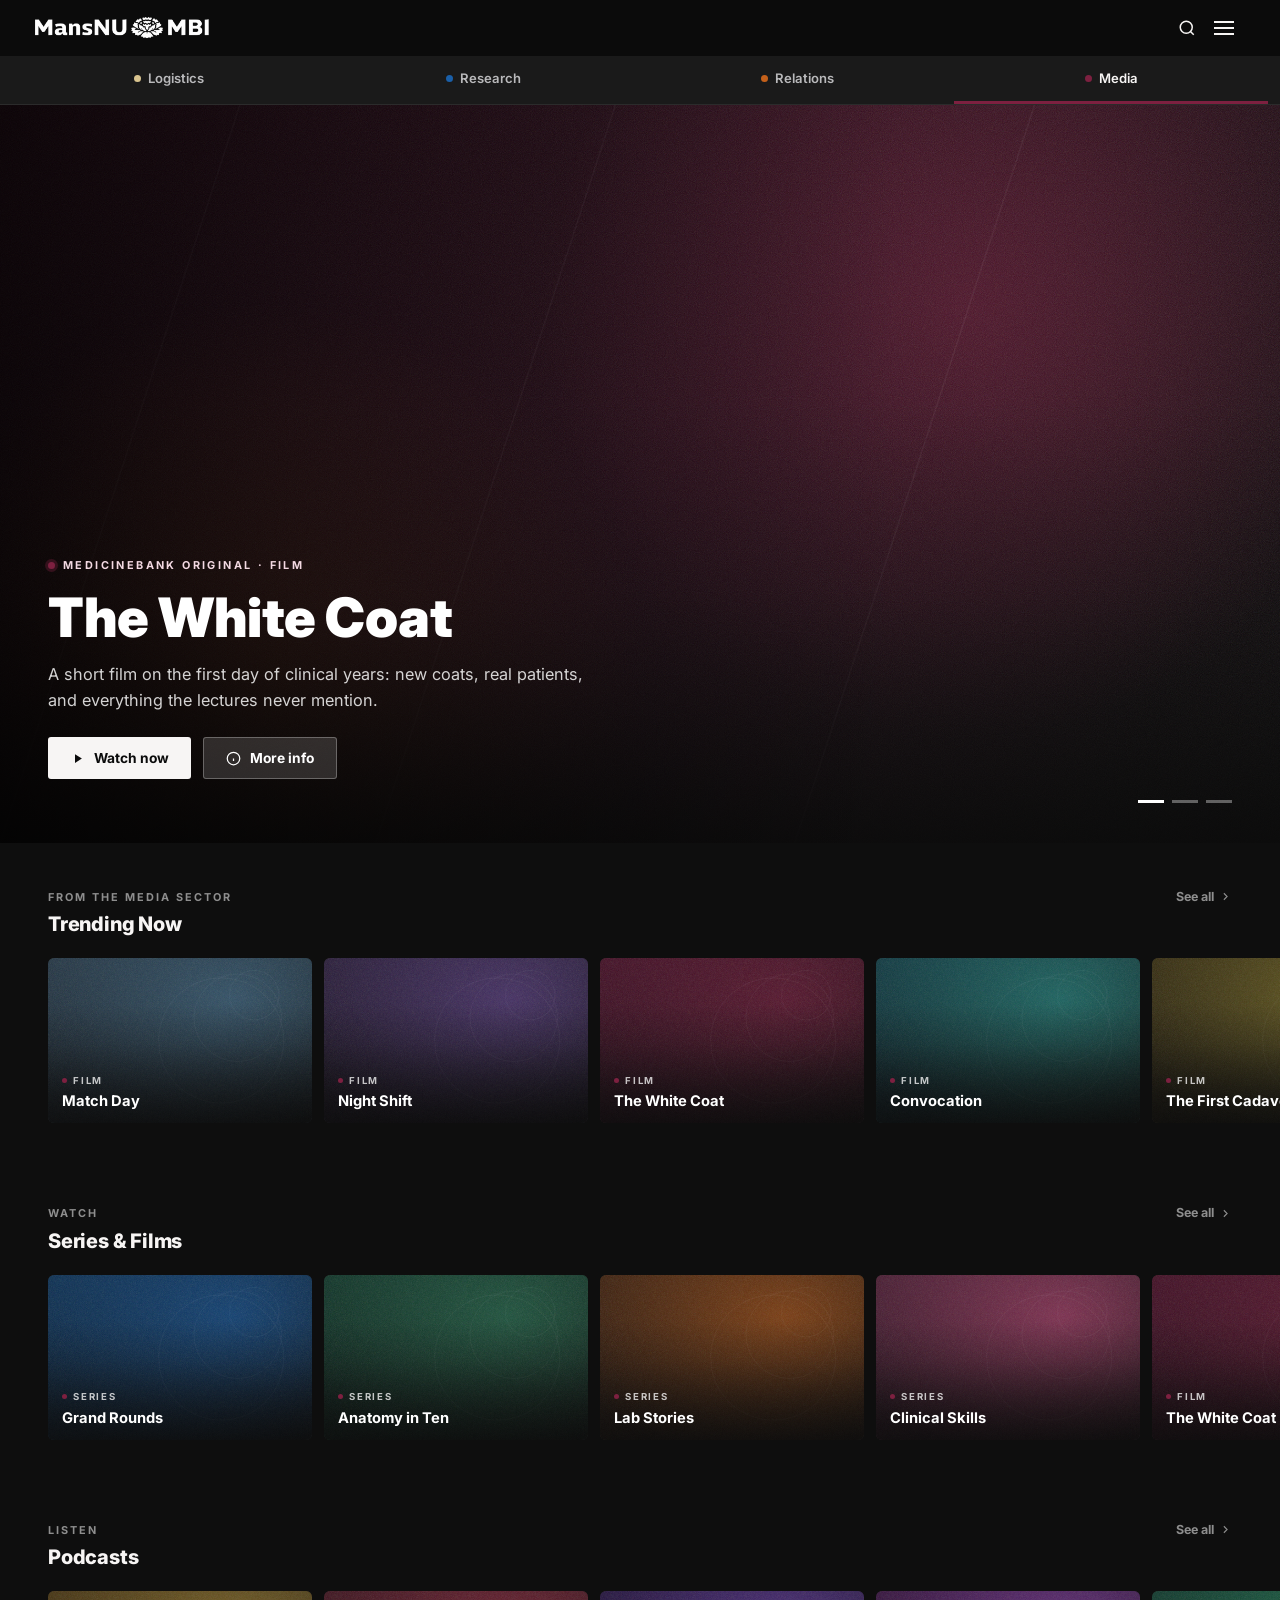
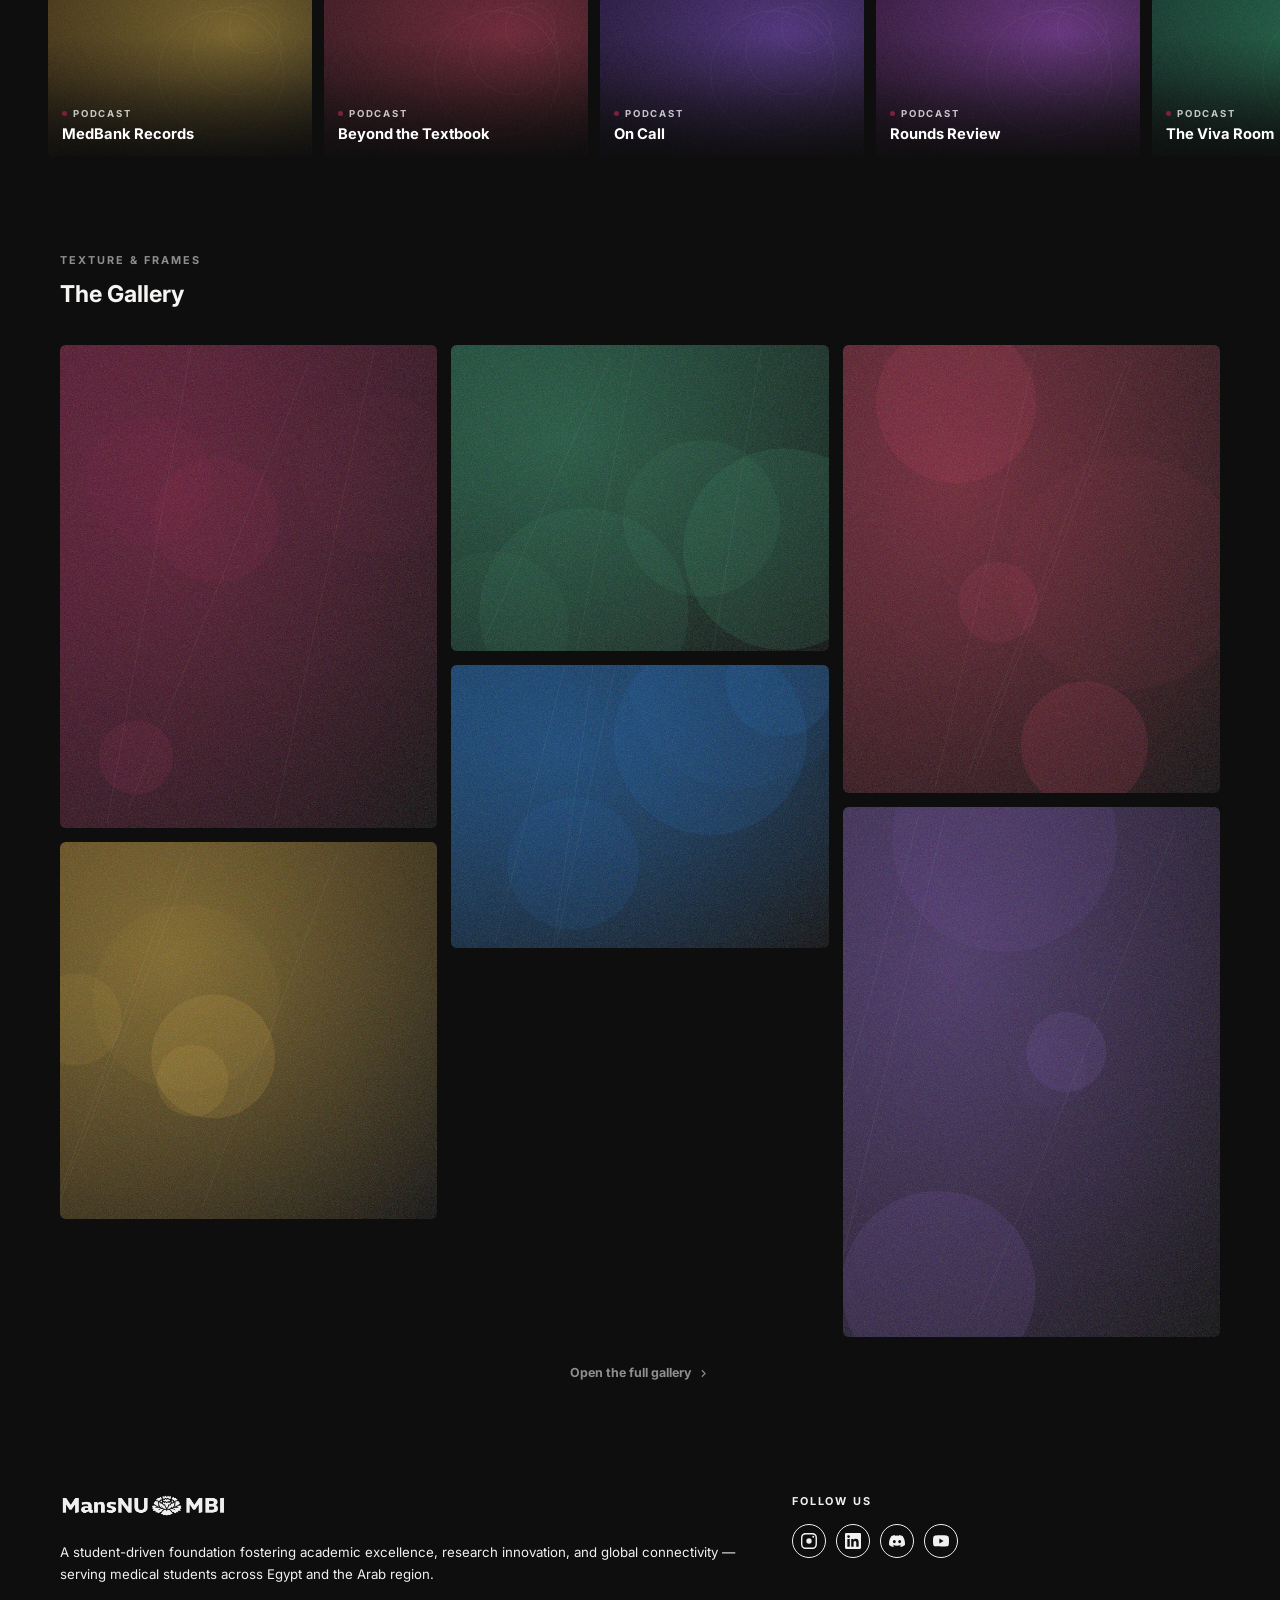
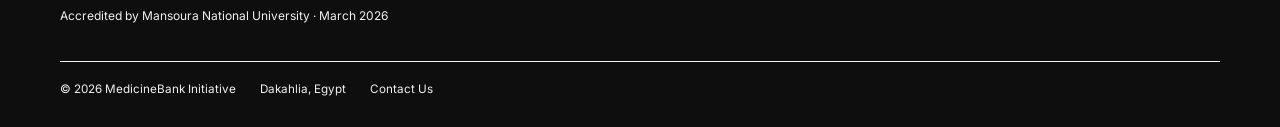
==== commit 097a4722: "Dark-only mode: default body class to theme-dark (index)" ====
--- a/index.html
+++ b/index.html
@@ -17,7 +17,7 @@
     })();
   </script>
 </head>
-<body class="theme-light">
+<body class="theme-dark">
   <div class="bloom-bg" id="bloomBg"></div>
 
   <header class="site-header">
--- a/css/style.css
+++ b/css/style.css
@@ -0,0 +1,710 @@
+    *, *::before, *::after { box-sizing: border-box; margin: 0; padding: 0; }
+
+    :root {
+      --black: #0b0b0b;
+      --carbon-90: #1a1a1a;
+      --carbon-80: #2b2b2b;
+      --carbon-60: #58585b;
+      --carbon-40: #8e8e8e;
+      --carbon-30: #b9b9bb;
+      --carbon-20: #d9d9d9;
+      --carbon-05: #f5f5f5;
+      --white: #f7f5f4;
+
+      --blue:      #1a5fa8;
+      --blue-dark: #134a85;
+      --champ:     #b8973a;
+      --champ-dark:#9a7d2e;
+      /* Champagne token used for Logistics per request. */
+      --champagne:      #d9c48f;
+      --champagne-dark: #b8a06a;
+      --burg:      #7d2040;
+      --burg-dark: #621832;
+      --orange:    #c4601a;
+      --orange-dark:#a34e14;
+
+      --safe-top: env(safe-area-inset-top, 0px);
+      --safe-bottom: env(safe-area-inset-bottom, 0px);
+    }
+
+    html { background: var(--black); }
+
+    body {
+      --page-bg: transparent;
+      --surface-bg: rgba(255,255,255,0.78);
+      --surface-alt-bg: rgba(245,245,245,0.85);
+      --text-primary: var(--black);
+      --text-secondary: var(--carbon-60);
+      --text-tertiary: var(--carbon-40);
+      --divider: var(--carbon-20);
+
+      font-family: 'Inter', sans-serif; background: var(--page-bg); color: var(--text-primary); line-height: 1.6;
+      -webkit-user-select: none; user-select: none;
+      -webkit-touch-callout: none;
+      touch-action: manipulation;
+      transition: background .2s ease, color .2s ease;
+    }
+    /* Light theme: page background is transparent so the animated
+       "Pipo" bloom gradient (#bloomBg) shows through. */
+    body.theme-light {
+      --page-bg: transparent;
+      --surface-bg: rgba(255,255,255,0.78);
+      --surface-alt-bg: rgba(245,245,245,0.85);
+      --text-primary: var(--black);
+      --text-secondary: var(--carbon-60);
+      --text-tertiary: var(--carbon-40);
+      --divider: rgba(11,11,11,0.12);
+    }
+    body.theme-dark {
+      --page-bg: #0e0e0e;
+      --surface-bg: #161616;
+      --surface-alt-bg: #1c1c1c;
+      --text-primary: var(--white);
+      --text-secondary: #b9b9bb;
+      --text-tertiary: #8e8e8e;
+      --divider: #2b2b2b;
+    }
+    input, textarea { -webkit-user-select: text; user-select: text; }
+
+    a { color: inherit; text-decoration: none; }
+    ul { list-style: none; }
+    button { font-family: inherit; }
+
+    body.menu-open { overflow: hidden; }
+
+    /* ── BLOOM FIELD BACKGROUND ("Pipo" gradient) ──
+       Full-bleed fixed layer behind everything. Background is rebuilt
+       every frame by the rAF loop at the bottom of the page; the
+       values below are the static fallback (same as t = 0). */
+    .bloom-bg {
+      position: fixed;
+      inset: 0;
+      z-index: -1;
+      pointer-events: none;
+      background-color: #FAF9EF;
+      background-image:
+        url("data:image/svg+xml,<svg xmlns='http://www.w3.org/2000/svg' width='120' height='120'><filter id='n'><feTurbulence type='fractalNoise' baseFrequency='0.9' numOctaves='2' stitchTiles='stitch'/></filter><rect width='100%' height='100%' filter='url(%23n)' opacity='0.305'/></svg>"),
+        radial-gradient(circle at 68.1% 46.03%, rgba(230,176,147,1) 0%, rgba(230,176,147,0.844) 10.28%, rgba(230,176,147,0.5) 20.55%, rgba(230,176,147,0.156) 30.83%, rgba(230,176,147,0) 41.1%),
+        radial-gradient(circle at 25.17% 75.99%, rgba(163,206,255,1) 0%, rgba(163,206,255,0.844) 11.15%, rgba(163,206,255,0.5) 22.3%, rgba(163,206,255,0.156) 33.45%, rgba(163,206,255,0) 44.6%),
+        radial-gradient(circle at 53.11% 12.71%, rgba(250,249,239,1) 0%, rgba(250,249,239,0.844) 16.66%, rgba(250,249,239,0.5) 33.33%, rgba(250,249,239,0.156) 49.99%, rgba(250,249,239,0) 66.65%);
+      background-size: 120px 120px, auto, auto, auto;
+      background-blend-mode: overlay, normal, normal, normal;
+    }
+    body.theme-dark .bloom-bg { display: none; }
+
+    /* ── HEADER ── */
+    .site-header {
+      background: var(--black);
+      padding: var(--safe-top) 32px 0;
+      display: flex;
+      align-items: center;
+      justify-content: space-between;
+      position: sticky;
+      top: 0;
+      z-index: 1000;
+      height: calc(var(--safe-top) + 56px);
+    }
+
+    .logo img { height: 28px; width: auto; display: block; }
+
+    .header-right { display: flex; align-items: center; gap: 10px; }
+
+    .search-btn {
+      display: flex; align-items: center; justify-content: center;
+      width: 34px; height: 34px; background: none; border: none; cursor: pointer;
+      color: var(--white); padding: 0;
+    }
+
+    .burger-btn {
+      display: flex; flex-direction: column; justify-content: center; gap: 4px;
+      width: 34px; height: 34px; background: none; border: none; cursor: pointer;
+      padding: 0;
+    }
+    .burger-btn span {
+      display: block; width: 20px; height: 2px; background: var(--white);
+      transition: transform .25s, opacity .2s;
+    }
+    .burger-btn.open span:nth-child(1) { transform: translateY(6px) rotate(45deg); }
+    .burger-btn.open span:nth-child(2) { opacity: 0; }
+    .burger-btn.open span:nth-child(3) { transform: translateY(-6px) rotate(-45deg); }
+
+    /* ── BURGER MENU ── */
+    .burger-menu {
+      position: fixed;
+      top: calc(var(--safe-top) + 56px);
+      left: 0; right: 0; bottom: 0;
+      background: var(--carbon-90);
+      z-index: 1000;
+      transform: translateX(100%);
+      visibility: hidden;
+      transition: transform .3s ease, visibility 0s linear .3s;
+      padding: 0 0 calc(20px + var(--safe-bottom));
+      overflow-y: auto;
+    }
+    .burger-menu.open {
+      transform: translateX(0);
+      visibility: visible;
+      transition: transform .3s ease;
+    }
+    .burger-menu a {
+      display: block; padding: 15px 24px; font-size: 0.9rem; font-weight: 600;
+      color: var(--carbon-30); transition: background .15s, color .15s;
+    }
+    .burger-menu a:hover { background: var(--carbon-80); color: var(--white); }
+    .burger-menu hr { border: none; border-top: 1px solid var(--carbon-80); margin: 10px 0; }
+
+    .menu-section-label {
+      font-size: 0.66rem; font-weight: 700; letter-spacing: 1.6px; text-transform: uppercase;
+      color: var(--carbon-40); padding: 16px 24px 6px;
+    }
+
+    .menu-account { padding: 20px 24px 16px; border-bottom: 1px solid var(--carbon-80); margin-bottom: 4px; }
+    .menu-account-signed-out {
+      display: inline-flex; align-items: center; gap: 9px;
+      background: rgba(255,255,255,0.07);
+      border: 1px solid rgba(255,255,255,0.14);
+      border-radius: 2px; padding: 12px 18px; width: 100%;
+      font-size: 0.86rem; font-weight: 700; color: var(--white);
+      cursor: pointer; transition: background .2s;
+    }
+    .menu-account-signed-out:hover { background: rgba(255,255,255,0.12); }
+
+    .menu-account-signed-in { display: none; align-items: center; gap: 12px; cursor: pointer; }
+    .menu-account-signed-in.visible { display: flex; }
+    .account-pfp {
+      width: 38px; height: 38px; border-radius: 50%;
+      object-fit: cover; background: var(--carbon-80);
+      border: 1px solid rgba(255,255,255,0.15);
+      display: flex; align-items: center; justify-content: center;
+      font-size: 0.8rem; font-weight: 700; color: var(--carbon-30);
+      flex-shrink: 0;
+    }
+    .account-stats { display: flex; flex-direction: column; line-height: 1.3; }
+    .account-name { font-size: 0.86rem; font-weight: 700; color: var(--white); }
+    .account-substat { font-size: 0.72rem; color: var(--carbon-40); }
+
+    .theme-toggle-row { display: flex; gap: 8px; padding: 0 24px 18px; }
+    .theme-pill {
+      flex: 1; padding: 10px 0; border-radius: 2px;
+      border: 1px solid var(--carbon-80); background: transparent;
+      color: var(--carbon-30); font-size: 0.8rem; font-weight: 700; cursor: pointer;
+      font-family: inherit; transition: background .15s, color .15s, border-color .15s;
+    }
+    .theme-pill.active { background: var(--white); color: var(--black); border-color: var(--white); }
+    .theme-pill:hover:not(.active) { border-color: var(--carbon-40); color: var(--white); }
+
+    .menu-quicklink { display: flex; align-items: center; gap: 12px; }
+    .menu-quicklink svg { width: 16px; height: 16px; flex-shrink: 0; color: var(--carbon-40); transition: color .15s; }
+    .menu-quicklink:hover svg { color: var(--white); }
+
+    /* ── SEARCH ── */
+    .search-overlay {
+      position: fixed;
+      top: calc(var(--safe-top) + 56px);
+      left: 0; right: 0; bottom: 0;
+      background: var(--carbon-90);
+      z-index: 1001;
+      opacity: 0;
+      transform: translateY(-10px);
+      visibility: hidden;
+      transition: opacity .22s ease, transform .22s ease, visibility 0s linear .22s;
+      overflow-y: auto;
+      padding: 18px 24px calc(18px + var(--safe-bottom));
+
+      --surface-bg: var(--carbon-80);
+      --surface-alt-bg: #343434;
+      --text-primary: var(--white);
+      --text-secondary: var(--carbon-30);
+      --text-tertiary: var(--carbon-40);
+      --divider: #3a3a3a;
+    }
+    .search-overlay.open {
+      opacity: 1;
+      transform: translateY(0);
+      visibility: visible;
+      transition: opacity .22s ease, transform .22s ease;
+    }
+    .search-top { display: flex; align-items: center; gap: 10px; margin-bottom: 20px; }
+    .search-input-wrap {
+      flex: 1; display: flex; align-items: center; gap: 10px;
+      background: var(--carbon-80); border: 1px solid var(--carbon-60);
+      border-radius: 2px; padding: 11px 14px;
+    }
+    .search-input-wrap svg { width: 16px; height: 16px; color: var(--carbon-40); flex-shrink: 0; }
+    .search-input-wrap input {
+      flex: 1; background: none; border: none; outline: none;
+      color: var(--white); font-size: 0.9rem; font-family: inherit;
+    }
+    .search-input-wrap input::placeholder { color: var(--carbon-40); }
+    .search-close-btn {
+      width: 38px; height: 38px; border-radius: 50%; flex-shrink: 0;
+      background: rgba(255,255,255,0.07); border: 1px solid rgba(255,255,255,0.14);
+      color: var(--white); cursor: pointer;
+      display: flex; align-items: center; justify-content: center;
+      transition: background .15s;
+    }
+    .search-close-btn:hover { background: rgba(255,255,255,0.14); }
+    .search-results { display: flex; flex-direction: column; gap: 14px; }
+
+    /* ── SECONDARY NAV — static (no horizontal swipe/scroll), the four
+       sector tabs stretch evenly and are centered as a group so none is
+       pinned to the left or right edge. ── */
+    .secondary-nav {
+      background: var(--carbon-90);
+      border-bottom: 1px solid var(--carbon-80);
+      overflow-x: hidden;
+      white-space: normal;
+      position: sticky;
+      top: calc(var(--safe-top) + 56px);
+      z-index: 999;
+    }
+    .secondary-nav ul {
+      display: flex;
+      justify-content: center;
+      align-items: center;
+      flex-wrap: nowrap;
+      padding: 0 12px;
+    }
+    .secondary-nav li { flex: 1 1 0; min-width: 0; display: flex; justify-content: center; }
+    .secondary-nav li a {
+      display: flex;
+      justify-content: center;
+      width: 100%;
+      padding: 12px 10px;
+      font-size: 0.82rem;
+      font-weight: 600;
+      color: var(--carbon-30);
+      transition: color .2s;
+      border-bottom: 3px solid transparent;
+      text-align: center;
+    }
+    .secondary-nav li a:hover { color: var(--white); border-bottom-color: rgba(255,255,255,0.4); }
+    .secondary-nav li a.sector-tab { display: flex; align-items: center; justify-content: center; gap: 7px; }
+    .secondary-nav li a.sector-tab::before { content: ''; width: 7px; height: 7px; border-radius: 50%; flex-shrink: 0; }
+    .secondary-nav li a.sector-tab.log::before { background: var(--champagne); }
+    .secondary-nav li a.sector-tab.res::before { background: var(--blue); }
+    .secondary-nav li a.sector-tab.rel::before { background: var(--orange); }
+    .secondary-nav li a.sector-tab.med::before { background: var(--burg); }
+
+    /* ── SECTIONS ── */
+    section { padding: 60px 40px; }
+    .inner { max-width: 1160px; margin: 0 auto; }
+
+    .section-header { margin-bottom: 32px; }
+    .label-tag {
+      font-size: 0.68rem; font-weight: 700;
+      letter-spacing: 2px; text-transform: uppercase;
+      color: var(--text-tertiary); margin-bottom: 6px;
+    }
+    .section-title { font-size: 1.45rem; font-weight: 700; color: var(--text-primary); }
+
+    /* ── FOOTER ── transparent, text auto-inverts against the gradient.
+       mix-blend-mode: difference with white text flips every pixel to the
+       opposite of whatever is behind it. Don't add transform / opacity /
+       filter to the footer element itself — they break the blend. ── */
+    footer {
+      background: transparent;
+      color: #fff;
+      mix-blend-mode: difference;
+      padding: 48px 40px calc(28px + var(--safe-bottom));
+    }
+    .footer-inner {
+      max-width: 1160px; margin: 0 auto;
+      display: grid; grid-template-columns: 1.6fr 1fr; gap: 48px; margin-bottom: 36px;
+    }
+    @media (max-width: 720px) { .footer-inner { grid-template-columns: 1fr; } }
+
+    .footer-logo { margin-bottom: 14px; }
+    .footer-logo img { height: 26px; filter: brightness(0) invert(1); }
+    .footer-desc { font-size: 0.83rem; color: #fff; line-height: 1.7; margin-bottom: 20px; }
+    .footer-accred { font-size: 0.75rem; color: #fff; }
+
+    .footer-col-title { font-size: 0.68rem; font-weight: 700; letter-spacing: 1.8px; text-transform: uppercase; color: #fff; margin-bottom: 14px; }
+
+    .social-icons { display: flex; gap: 10px; margin-top: 4px; }
+    .social-icon {
+      width: 34px; height: 34px; border-radius: 50%;
+      background: transparent;
+      border: 1px solid #fff;
+      display: flex; align-items: center; justify-content: center;
+      transition: opacity .2s; flex-shrink: 0;
+    }
+    .social-icon:hover { opacity: .6; }
+    .social-icon svg { width: 16px; height: 16px; fill: #fff; }
+
+    .footer-divider { max-width: 1160px; margin: 0 auto 18px; border: none; border-top: 1px solid #fff; }
+    .footer-bottom {
+      max-width: 1160px; margin: 0 auto;
+      display: flex; flex-wrap: wrap; gap: 10px 24px;
+      font-size: 0.73rem; color: #fff;
+    }
+    .footer-bottom a { color: #fff; }
+    .footer-bottom a:hover { opacity: .6; }
+
+    @media (max-width: 600px) {
+      section { padding: 48px 20px; }
+      .site-header { padding-left: 20px; padding-right: 20px; }
+      footer { padding: 48px 20px calc(24px + var(--safe-bottom)); }
+      /* Full-bleed images on phones: pull the image out of the section's
+         side padding so it spans the entire screen width edge-to-edge;
+         the text block below keeps its own inset via .feed-card-body. */
+      #newsletter { padding-left: 0; padding-right: 0; }
+      #newsletter .section-header { padding: 0 20px; }
+    }
+  
+/* ══════════════════════════════════════════════════════════════
+   MEDICINEBANK · MEDIA SECTOR — component styles
+   Appended after the shared MedicineBank template base.
+   Accent for Media: --burg (#7d2040), matching the sector dot.
+   ══════════════════════════════════════════════════════════════ */
+
+/* Current-sector indicator on the shared sectors bar */
+.secondary-nav li a.sector-tab.med {
+  color: var(--white);
+  border-bottom-color: var(--burg);
+}
+
+/* ── HERO CAROUSEL — full-bleed fading slides (Netflix / AJ360 style) ── */
+.hero-carousel {
+  position: relative;
+  height: 82vh;
+  min-height: 480px;
+  max-height: 860px;
+  overflow: hidden;
+  background: var(--black);
+  color: #fff;
+}
+.hero-slide {
+  position: absolute;
+  inset: 0;
+  opacity: 0;
+  transition: opacity 1.1s ease;
+  pointer-events: none;
+}
+.hero-slide.active { opacity: 1; pointer-events: auto; }
+.hero-slide img {
+  width: 100%; height: 100%;
+  object-fit: cover;
+  display: block;
+  transform: scale(1.04);
+  transition: transform 6s ease;
+}
+.hero-slide.active img { transform: scale(1); }
+.hero-slide::after {
+  content: '';
+  position: absolute; inset: 0;
+  background:
+    linear-gradient(90deg, rgba(0,0,0,0.72) 0%, rgba(0,0,0,0.28) 45%, rgba(0,0,0,0) 70%),
+    linear-gradient(0deg, rgba(11,11,11,0.92) 0%, rgba(11,11,11,0.25) 34%, rgba(11,11,11,0) 60%);
+}
+.hero-caption {
+  position: absolute;
+  left: 48px; right: 48px; bottom: 64px;
+  max-width: 620px;
+  z-index: 2;
+}
+.hero-eyebrow {
+  display: inline-flex; align-items: center; gap: 8px;
+  font-size: 0.68rem; font-weight: 700;
+  letter-spacing: 2.4px; text-transform: uppercase;
+  color: #f3d9e2;
+  margin-bottom: 14px;
+}
+.hero-eyebrow::before {
+  content: ''; width: 7px; height: 7px; border-radius: 50%;
+  background: var(--burg);
+  box-shadow: 0 0 0 3px rgba(125,32,64,0.35);
+}
+.hero-title {
+  font-size: clamp(1.9rem, 4.6vw, 3.4rem);
+  font-weight: 900;
+  line-height: 1.08;
+  letter-spacing: -0.5px;
+  margin-bottom: 14px;
+  text-wrap: balance;
+}
+.hero-dek {
+  font-size: clamp(0.9rem, 1.4vw, 1.02rem);
+  color: rgba(255,255,255,0.82);
+  line-height: 1.6;
+  margin-bottom: 24px;
+  max-width: 54ch;
+}
+.hero-actions { display: flex; flex-wrap: wrap; gap: 12px; }
+.hero-btn {
+  display: inline-flex; align-items: center; gap: 9px;
+  padding: 12px 22px;
+  border: none; border-radius: 3px;
+  font-size: 0.86rem; font-weight: 700;
+  cursor: pointer;
+  font-family: inherit;
+  transition: background .2s, color .2s, transform .15s;
+}
+.hero-btn:active { transform: scale(0.97); }
+.hero-btn svg { width: 15px; height: 15px; }
+.hero-btn.primary { background: var(--white); color: var(--black); }
+.hero-btn.primary:hover { background: #fff; }
+.hero-btn.ghost {
+  background: rgba(255,255,255,0.14);
+  color: #fff;
+  border: 1px solid rgba(255,255,255,0.28);
+}
+.hero-btn.ghost:hover { background: rgba(255,255,255,0.24); }
+
+.hero-nav {
+  position: absolute; top: 50%; transform: translateY(-50%);
+  z-index: 3;
+  width: 46px; height: 46px; border-radius: 50%;
+  background: rgba(11,11,11,0.45);
+  border: 1px solid rgba(255,255,255,0.22);
+  color: #fff; cursor: pointer;
+  display: flex; align-items: center; justify-content: center;
+  opacity: 0;
+  transition: opacity .25s, background .2s;
+  backdrop-filter: blur(4px);
+}
+.hero-carousel:hover .hero-nav,
+.hero-carousel:focus-within .hero-nav { opacity: 1; }
+.hero-nav:hover { background: rgba(11,11,11,0.75); }
+.hero-nav.prev { left: 18px; }
+.hero-nav.next { right: 18px; }
+.hero-nav svg { width: 18px; height: 18px; }
+
+.hero-dots {
+  position: absolute; right: 48px; bottom: 40px;
+  z-index: 3;
+  display: flex; gap: 8px;
+}
+.hero-dot {
+  width: 26px; height: 3px;
+  border: none; padding: 0;
+  background: rgba(255,255,255,0.35);
+  cursor: pointer;
+  transition: background .3s;
+}
+.hero-dot.active { background: #fff; }
+
+/* ── MEDIA ROWS — horizontal carousels with hover zoom + fade ── */
+.media-row { padding: 44px 0 6px; }
+.media-row .row-head {
+  display: flex; align-items: baseline; justify-content: space-between;
+  padding: 0 48px;
+  margin-bottom: 4px;
+}
+.media-row .label-tag { margin-bottom: 2px; }
+.row-title { font-size: 1.25rem; font-weight: 800; color: var(--text-primary); letter-spacing: -0.2px; }
+.row-more {
+  font-size: 0.78rem; font-weight: 700;
+  color: var(--text-tertiary);
+  display: inline-flex; align-items: center; gap: 5px;
+  transition: color .2s;
+}
+.row-more:hover { color: var(--burg); }
+.row-more svg { width: 13px; height: 13px; }
+
+.row-wrap { position: relative; }
+.row-scroller {
+  display: flex; gap: 12px;
+  overflow-x: auto;
+  scroll-snap-type: x mandatory;
+  padding: 14px 48px 30px;
+  scrollbar-width: none;
+  -ms-overflow-style: none;
+}
+.row-scroller::-webkit-scrollbar { display: none; }
+
+.media-card {
+  position: relative;
+  flex: 0 0 auto;
+  width: 264px;
+  aspect-ratio: 16 / 10;
+  scroll-snap-align: start;
+  border-radius: 6px;
+  overflow: hidden;
+  background: var(--carbon-90);
+  cursor: pointer;
+  opacity: 0;
+  transform: translateY(18px);
+  transition: opacity .7s ease, transform .7s ease, box-shadow .3s ease;
+}
+.media-card.in { opacity: 1; transform: translateY(0); }
+.media-card:hover {
+  transform: translateY(-4px) scale(1.045);
+  box-shadow: 0 14px 34px rgba(11,11,11,0.35);
+  z-index: 2;
+}
+.media-card img { width: 100%; height: 100%; object-fit: cover; display: block; }
+.media-card .card-scrim {
+  position: absolute; inset: 0;
+  background: linear-gradient(0deg, rgba(11,11,11,0.85) 0%, rgba(11,11,11,0.18) 48%, rgba(11,11,11,0) 72%);
+  opacity: 0.92;
+  transition: opacity .3s;
+}
+.media-card:hover .card-scrim { opacity: 1; }
+.media-card .card-meta {
+  position: absolute; left: 14px; right: 14px; bottom: 12px;
+  color: #fff;
+}
+.media-card .card-kind {
+  font-size: 0.6rem; font-weight: 700;
+  letter-spacing: 1.8px; text-transform: uppercase;
+  color: rgba(255,255,255,0.75);
+  margin-bottom: 4px;
+  display: flex; align-items: center; gap: 6px;
+}
+.media-card .card-kind::before {
+  content: ''; width: 5px; height: 5px; border-radius: 50%;
+  background: var(--burg);
+}
+.media-card .card-title { font-size: 0.92rem; font-weight: 700; line-height: 1.3; }
+.media-card .card-sub {
+  font-size: 0.72rem; color: rgba(255,255,255,0.66);
+  max-height: 0; overflow: hidden;
+  transition: max-height .35s ease, margin .35s ease;
+}
+.media-card:hover .card-sub { max-height: 3.2em; margin-top: 5px; }
+.media-card .card-play {
+  position: absolute; top: 12px; right: 12px;
+  width: 34px; height: 34px; border-radius: 50%;
+  background: rgba(11,11,11,0.55);
+  border: 1px solid rgba(255,255,255,0.3);
+  display: flex; align-items: center; justify-content: center;
+  opacity: 0; transform: scale(0.8);
+  transition: opacity .25s, transform .25s;
+}
+.media-card:hover .card-play { opacity: 1; transform: scale(1); }
+.media-card .card-play svg { width: 13px; height: 13px; fill: #fff; margin-left: 1px; }
+
+.row-btn {
+  position: absolute; top: 0; bottom: 30px;
+  width: 48px;
+  z-index: 3;
+  border: none;
+  background: transparent;
+  color: var(--text-primary);
+  cursor: pointer;
+  display: flex; align-items: center; justify-content: center;
+  opacity: 0;
+  transition: opacity .25s;
+}
+.row-wrap:hover .row-btn { opacity: 1; }
+.row-btn.prev { left: 0; }
+.row-btn.next { right: 0; }
+.row-btn svg {
+  width: 30px; height: 30px;
+  padding: 7px;
+  border-radius: 50%;
+  background: var(--surface-bg);
+  border: 1px solid var(--divider);
+}
+.row-btn:hover svg { color: var(--burg); }
+
+/* ── GALLERY — masonry grid with film-grain texture ── */
+.gallery-grid {
+  columns: 3 280px;
+  column-gap: 14px;
+}
+.gallery-item {
+  position: relative;
+  break-inside: avoid;
+  margin-bottom: 14px;
+  border-radius: 6px;
+  overflow: hidden;
+  cursor: pointer;
+  opacity: 0;
+  transform: translateY(22px);
+  transition: opacity .8s ease, transform .8s ease;
+}
+.gallery-item.in { opacity: 1; transform: translateY(0); }
+.gallery-item img { width: 100%; display: block; transition: transform .6s ease; }
+.gallery-item:hover img { transform: scale(1.05); }
+.gallery-item::after {
+  /* film grain texture over every tile */
+  content: '';
+  position: absolute; inset: 0;
+  background-image: url("data:image/svg+xml,<svg xmlns='http://www.w3.org/2000/svg' width='120' height='120'><filter id='n'><feTurbulence type='fractalNoise' baseFrequency='0.9' numOctaves='2' stitchTiles='stitch'/></filter><rect width='100%' height='100%' filter='url(%23n)' opacity='0.22'/></svg>");
+  mix-blend-mode: overlay;
+  pointer-events: none;
+}
+.gallery-item .g-scrim {
+  position: absolute; inset: 0;
+  background: linear-gradient(0deg, rgba(11,11,11,0.82) 0%, rgba(11,11,11,0) 55%);
+  opacity: 0;
+  transition: opacity .35s;
+}
+.gallery-item:hover .g-scrim { opacity: 1; }
+.gallery-item .g-meta {
+  position: absolute; left: 14px; right: 14px; bottom: 12px;
+  color: #fff;
+  opacity: 0;
+  transform: translateY(8px);
+  transition: opacity .35s, transform .35s;
+}
+.gallery-item:hover .g-meta { opacity: 1; transform: translateY(0); }
+.gallery-item .g-title { font-size: 0.86rem; font-weight: 700; }
+.gallery-item .g-sub { font-size: 0.7rem; color: rgba(255,255,255,0.7); margin-top: 2px; }
+
+/* ── REVEAL ON SCROLL (generic fade) ── */
+.fade-up { opacity: 0; transform: translateY(24px); transition: opacity .8s ease, transform .8s ease; }
+.fade-up.in { opacity: 1; transform: translateY(0); }
+
+/* ── SEARCH RESULT CARDS (media) ── */
+.search-hit {
+  display: flex; gap: 14px; align-items: center;
+  padding: 10px;
+  border: 1px solid var(--divider);
+  border-radius: 6px;
+  background: var(--surface-bg);
+}
+.search-hit img { width: 96px; aspect-ratio: 16/10; object-fit: cover; border-radius: 4px; flex-shrink: 0; }
+.search-hit .hit-kind { font-size: 0.62rem; font-weight: 700; letter-spacing: 1.6px; text-transform: uppercase; color: var(--text-tertiary); }
+.search-hit .hit-title { font-size: 0.9rem; font-weight: 700; color: var(--text-primary); }
+.search-hit .hit-sub { font-size: 0.74rem; color: var(--text-secondary); }
+.search-empty { color: var(--text-tertiary); font-size: 0.86rem; padding: 12px 4px; }
+
+/* ── RESPONSIVE ── */
+@media (max-width: 900px) {
+  .hero-caption { left: 28px; right: 28px; bottom: 52px; }
+  .hero-dots { right: 28px; bottom: 26px; }
+}
+@media (max-width: 600px) {
+  .hero-carousel { height: 68vh; min-height: 420px; }
+  .hero-caption { left: 20px; right: 20px; bottom: 46px; }
+  .hero-dots { right: 20px; bottom: 20px; }
+  .hero-nav { display: none; }
+  .media-row .row-head { padding: 0 20px; }
+  .row-scroller { padding: 12px 20px 24px; gap: 10px; }
+  .media-card { width: 208px; }
+  .row-btn { display: none; }
+  .gallery-grid { columns: 2 150px; column-gap: 10px; }
+  .gallery-item { margin-bottom: 10px; }
+}
+
+/* Respect reduced-motion: no animated reveals/transitions */
+@media (prefers-reduced-motion: reduce) {
+  *, *::before, *::after {
+    transition-duration: 0.01ms !important;
+    animation-duration: 0.01ms !important;
+  }
+}
+
+/* ── CAROUSEL SNAP GUTTER FIX ──
+   Media rows snap cards with scroll-snap-align: start, but the snapport
+   defaulted to the scroller's edge, so after any horizontal scroll the
+   first card snapped flush against the screen edge while the row header
+   kept its gutter. scroll-padding-inline makes snapping respect the same
+   gutter as the scroller's padding: 48px on desktop, 20px on phones. */
+.row-scroller { scroll-padding-inline: 48px; }
+@media (max-width: 600px) {
+  .row-scroller { scroll-padding-inline: 20px; }
+}
+
+/* ── DARK-ONLY MODE ──────────────────────────────────────────────
+   Light mode is OFF (MB_LIGHT_MODE = false in the Theme section of
+   js/main.js): the site always renders dark and the Appearance
+   (Light / Dark) toggle in the menu stays hidden. To bring light
+   mode back, flip that switch to true - the toggle reappears on its
+   own and saved visitor choices apply again. No CSS edit needed. */
+body:not(.light-mode-on) .theme-toggle-row,
+body:not(.light-mode-on) .theme-toggle-row + hr { display: none; }
+body:not(.light-mode-on) .menu-section-label:has(+ .theme-toggle-row) { display: none; }
